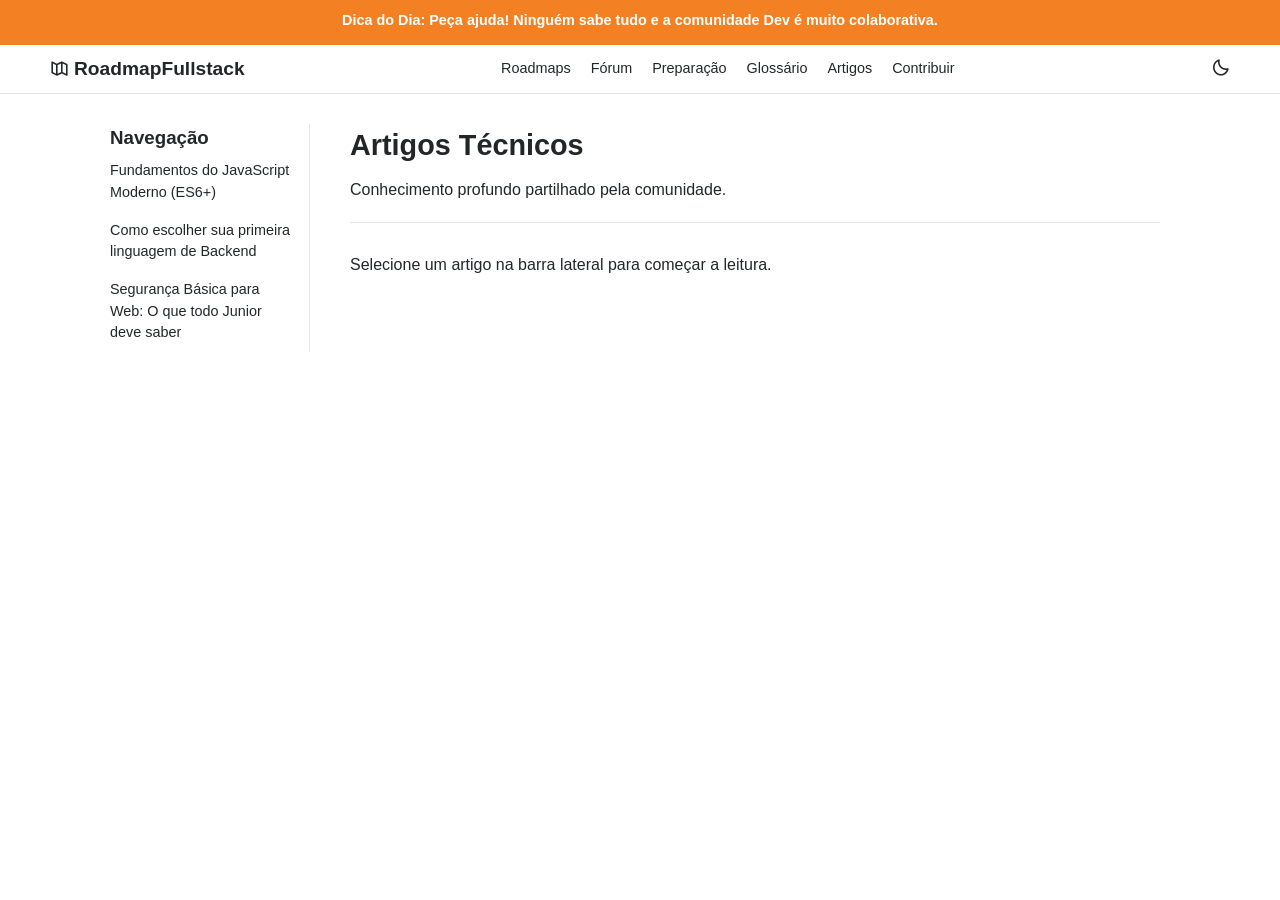
==== artigos.html @ f6a2b025 "Final polish with Articles, Resources, and Stack Overflow UI - Implemented a comprehensive 'Artigos'" ====
<!DOCTYPE html>
<html lang="pt-BR">
<head>
    <meta charset="UTF-8">
    <meta name="viewport" content="width=device-width, initial-scale=1.0">
    <title>Artigos - RoadmapFullstack</title>
    <link href="assets/style.css" rel="stylesheet"/>
    <link href="https://unpkg.com/boxicons@2.1.4/css/boxicons.min.css" rel="stylesheet">
</head>
<body>
    <nav>
        <div class="logo">
            <i class='bx bx-map-alt'></i> RoadmapFullstack
        </div>
        <div class="nav-links">
            <a href="index.html">Roadmaps</a>
            <a href="forum.html">Fórum</a>
            <a href="preparacao.html">Preparação</a>
            <a href="glossario.html">Glossário</a>
            <a href="artigos.html">Artigos</a>
            <a href="contribuir.html">Contribuir</a>
        </div>
        <button class="theme-toggle" onclick="toggleTheme()">
            <i class='bx bx-moon'></i>
        </button>
    </nav>

    <div class="container">
        <aside class="sidebar">
            <h3>Navegação</h3>
            <ul id="article-list">
                <!-- Articles load here -->
            </ul>
        </aside>

        <main class="content-area">
            <div id="article-content">
                <section class="hero-section">
                    <h1>Artigos Técnicos</h1>
                    <p>Conhecimento profundo partilhado pela comunidade.</p>
                </section>
                <div id="article-placeholder">
                    <p>Selecione um artigo na barra lateral para começar a leitura.</p>
                </div>
            </div>
        </main>
    </div>

    <script src="assets/functions.js"></script>
    <script src="assets/articles.js"></script>
    <script src="assets/tips.js"></script>
</body>
</html>
---- assets/style.css ----
:root {
    --primary-color: #f48024; /* Stack Overflow orange */
    --secondary-color: #232629;
    --bg-light: #ffffff;
    --bg-dark: #2d2d2d;
    --text-light: #232629;
    --text-dark: #f8f9f9;
    --border-color: #e3e6e8;
    --border-color-dark: #4a4e51;
    --link-color: #0074cc;
    --link-hover: #0a95ff;
    --code-bg: #f6f6f6;
    --code-bg-dark: #1e1e1e;
    --card-shadow: none;
}

[data-theme="dark"] {
    --bg-light: var(--bg-dark);
    --text-light: var(--text-dark);
    --border-color: var(--border-color-dark);
}

* {
    margin: 0;
    padding: 0;
    box-sizing: border-box;
    font-family: -apple-system, BlinkMacSystemFont, "Segoe UI", Roboto, Helvetica, Arial, sans-serif;
}

body {
    background-color: var(--bg-light);
    color: var(--text-light);
    line-height: 1.5;
}

nav {
    border-top: 3px solid var(--primary-color);
    border-bottom: 1px solid var(--border-color);
    padding: 10px 50px;
    display: flex;
    justify-content: space-between;
    align-items: center;
    position: sticky;
    top: 0;
    background: var(--bg-light);
    z-index: 1000;
}

.logo {
    font-weight: bold;
    font-size: 1.2rem;
    display: flex;
    align-items: center;
    gap: 5px;
}

.nav-links {
    display: flex;
    gap: 20px;
}

.nav-links a {
    text-decoration: none;
    color: var(--text-light);
    font-size: 0.9rem;
}

.nav-links a:hover {
    color: var(--primary-color);
}

.theme-toggle {
    background: none;
    border: none;
    cursor: pointer;
    font-size: 1.2rem;
    color: var(--text-light);
}

.container {
    max-width: 1100px;
    margin: 0 auto;
    display: grid;
    grid-template-columns: 200px 1fr;
    gap: 30px;
    padding: 30px 20px;
}

aside.sidebar {
    border-right: 1px solid var(--border-color);
    padding-right: 15px;
}

aside.sidebar ul {
    list-style: none;
}

aside.sidebar li {
    padding: 8px 0;
    font-size: 0.9rem;
    cursor: pointer;
}

aside.sidebar li.active {
    font-weight: bold;
    border-right: 3px solid var(--primary-color);
}

aside.sidebar li:hover {
    color: var(--primary-color);
}

main.content-area {
    padding: 0 10px;
}

.hero-section {
    margin-bottom: 30px;
    border-bottom: 1px solid var(--border-color);
    padding-bottom: 20px;
}

.hero-section h1 {
    font-size: 1.8rem;
    margin-bottom: 10px;
}

.roadmap-grid {
    display: grid;
    grid-template-columns: 1fr;
    gap: 20px;
}

.category-card {
    border: 1px solid var(--border-color);
    border-radius: 0;
    padding: 24px;
    margin-bottom: 0;
}

.category-card h3 {
    margin-bottom: 15px;
    font-size: 1.1rem;
    font-weight: 400;
    color: var(--link-color);
}

[data-theme="dark"] .category-card h3 {
    color: var(--primary-color);
}

.tech-items {
    display: flex;
    flex-wrap: wrap;
    gap: 10px;
}

.tech-tag {
    background: #e1ecf4;
    color: #39739d;
    padding: 5px 10px;
    border-radius: 3px;
    font-size: 0.8rem;
    cursor: pointer;
    display: flex;
    align-items: center;
    gap: 5px;
    text-decoration: none;
}

[data-theme="dark"] .tech-tag {
    background: #3d4952;
    color: #9cd1f7;
}

.tech-tag:hover {
    background: #d1e2ee;
}

.tech-tag input[type="checkbox"] {
    cursor: pointer;
}

.learning-count {
    font-size: 0.7rem;
    opacity: 0.7;
    margin-left: 5px;
}

.modal {
    display: none;
    position: fixed;
    z-index: 2000;
    left: 0;
    top: 0;
    width: 100%;
    height: 100%;
    background-color: rgba(0,0,0,0.5);
}

.modal-content {
    background-color: var(--bg-light);
    margin: 10% auto;
    padding: 30px;
    border: 1px solid var(--border-color);
    width: 60%;
    max-width: 600px;
    border-radius: 8px;
    position: relative;
}

.close-modal {
    position: absolute;
    right: 20px;
    top: 15px;
    font-size: 1.5rem;
    cursor: pointer;
}

.btn {
    padding: 8px 12px;
    border-radius: 3px;
    cursor: pointer;
    font-size: 0.9rem;
    border: 1px solid transparent;
    background: #0095ff;
    color: white;
    box-shadow: inset 0 1px 0 0 rgba(255, 255, 255, 0.4);
    text-decoration: none;
    display: inline-block;
}

.btn:hover {
    background: #0074cc;
}

.btn-outline {
    background: #e1ecf4;
    color: #39739d;
    border-color: #7aa7c7;
    box-shadow: none;
}

.btn-outline:hover {
    background: #b3d3ea;
    color: #2c5777;
}

.quiz-container {
    text-align: center;
}

.quiz-step {
    display: none;
}

.quiz-step.active {
    display: block;
}

/* Articles & Code Formatting */
pre {
    background: var(--code-bg);
    padding: 15px;
    border-radius: 5px;
    overflow-x: auto;
    margin: 15px 0;
    border: 1px solid var(--border-color);
}

[data-theme="dark"] pre {
    background: var(--code-bg-dark);
}

code {
    font-family: 'Consolas', 'Monaco', 'Andale Mono', 'Ubuntu Mono', monospace;
    font-size: 0.9rem;
}

.article-body h3 {
    margin-top: 25px;
    margin-bottom: 10px;
}

.article-body p {
    margin-bottom: 15px;
}

@media (max-width: 768px) {
    .container {
        grid-template-columns: 1fr;
    }
    aside.sidebar {
        display: none;
    }
}
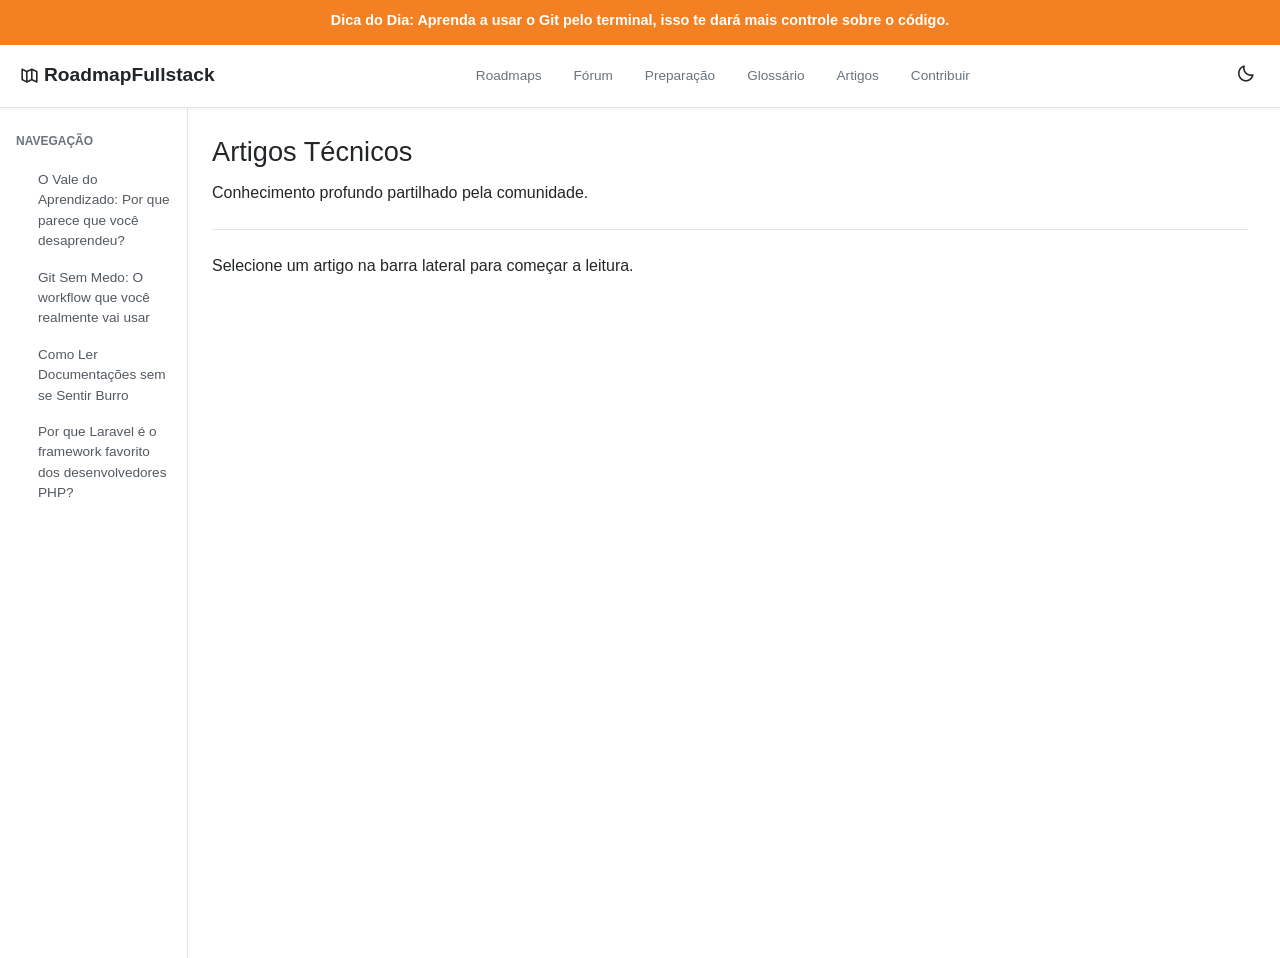
==== commit 895df154: "feat: major UI overhaul with Stack Overflow inspiration - Redesigned technology voting system with u" ====
--- a/artigos.html
+++ b/artigos.html
@@ -28,6 +28,11 @@
     <div class="container">
         <aside class="sidebar">
             <h3>Navegação</h3>
+            <div class="mobile-nav-select">
+                <select id="article-select" onchange="showArticle(this.value)">
+                    <option value="">Selecione um artigo...</option>
+                </select>
+            </div>
             <ul id="article-list">
                 <!-- Articles load here -->
             </ul>
--- a/assets/style.css
+++ b/assets/style.css
@@ -11,32 +11,40 @@
     --link-hover: #0a95ff;
     --code-bg: #f6f6f6;
     --code-bg-dark: #1e1e1e;
-    --card-shadow: none;
+    --tag-bg: #e1ecf4;
+    --tag-color: #39739d;
+    --tag-hover-bg: #d1e2ee;
+    --sidebar-width: 180px;
 }
 
 [data-theme="dark"] {
     --bg-light: var(--bg-dark);
     --text-light: var(--text-dark);
     --border-color: var(--border-color-dark);
+    --code-bg: var(--code-bg-dark);
+    --tag-bg: #3d4952;
+    --tag-color: #9cd1f7;
+    --tag-hover-bg: #4a5a66;
 }
 
 * {
     margin: 0;
     padding: 0;
     box-sizing: border-box;
-    font-family: -apple-system, BlinkMacSystemFont, "Segoe UI", Roboto, Helvetica, Arial, sans-serif;
+    font-family: -apple-system, BlinkMacSystemFont, "Segoe UI", Roboto, Helvetica, Arial, sans-serif, "Apple Color Emoji", "Segoe UI Emoji", "Segoe UI Symbol";
 }
 
 body {
     background-color: var(--bg-light);
     color: var(--text-light);
     line-height: 1.5;
+    min-height: 100vh;
 }
 
 nav {
     border-top: 3px solid var(--primary-color);
     border-bottom: 1px solid var(--border-color);
-    padding: 10px 50px;
+    padding: 10px 20px;
     display: flex;
     justify-content: space-between;
     align-items: center;
@@ -44,6 +52,7 @@
     top: 0;
     background: var(--bg-light);
     z-index: 1000;
+    box-shadow: 0 1px 2px rgba(0,0,0,0.05);
 }
 
 .logo {
@@ -52,21 +61,46 @@
     display: flex;
     align-items: center;
     gap: 5px;
+    color: var(--text-light);
+    text-decoration: none;
+    flex-shrink: 0;
 }
 
 .nav-links {
     display: flex;
-    gap: 20px;
+    gap: 8px;
+    overflow-x: auto;
+    white-space: nowrap;
+    padding: 5px 0;
+    -webkit-overflow-scrolling: touch;
+    scrollbar-width: none;
+}
+
+.nav-links::-webkit-scrollbar {
+    display: none;
 }
 
 .nav-links a {
     text-decoration: none;
-    color: var(--text-light);
-    font-size: 0.9rem;
+    color: #6a737c;
+    font-size: 0.85rem;
+    padding: 6px 12px;
+    border-radius: 1000px;
+    transition: all 0.2s;
+}
+
+[data-theme="dark"] .nav-links a {
+    color: #bcbbbb;
 }
 
 .nav-links a:hover {
-    color: var(--primary-color);
+    background-color: #e3e6e8;
+    color: #232629;
+}
+
+[data-theme="dark"] .nav-links a:hover {
+    background-color: #3d4952;
+    color: #ffffff;
 }
 
 .theme-toggle {
@@ -75,20 +109,50 @@
     cursor: pointer;
     font-size: 1.2rem;
     color: var(--text-light);
+    padding: 5px;
+    flex-shrink: 0;
 }
 
 .container {
-    max-width: 1100px;
+    max-width: 1264px;
     margin: 0 auto;
-    display: grid;
-    grid-template-columns: 200px 1fr;
-    gap: 30px;
-    padding: 30px 20px;
+    display: flex;
+    min-height: calc(100vh - 50px);
 }
 
 aside.sidebar {
+    width: var(--sidebar-width);
+    flex-shrink: 0;
     border-right: 1px solid var(--border-color);
-    padding-right: 15px;
+    padding-top: 24px;
+    position: sticky;
+    top: 50px;
+    height: calc(100vh - 50px);
+    background: var(--bg-light);
+}
+
+aside.sidebar h3 {
+    font-size: 0.75rem;
+    text-transform: uppercase;
+    color: #6a737c;
+    margin-left: 8px;
+    margin-bottom: 12px;
+    font-weight: bold;
+}
+
+.mobile-nav-select {
+    display: none;
+    padding: 10px;
+}
+
+.mobile-nav-select select {
+    width: 100%;
+    padding: 10px;
+    border: 1px solid var(--border-color);
+    border-radius: 5px;
+    background: var(--bg-light);
+    color: var(--text-light);
+    font-size: 0.9rem;
 }
 
 aside.sidebar ul {
@@ -96,97 +160,460 @@
 }
 
 aside.sidebar li {
-    padding: 8px 0;
-    font-size: 0.9rem;
+    padding: 8px 12px 8px 30px;
+    font-size: 0.85rem;
     cursor: pointer;
+    color: #525960;
+    position: relative;
+}
+
+[data-theme="dark"] aside.sidebar li {
+    color: #bcbbbb;
 }
 
 aside.sidebar li.active {
     font-weight: bold;
+    color: #0c0d0e;
+    background: #f1f2f3;
     border-right: 3px solid var(--primary-color);
 }
 
+[data-theme="dark"] aside.sidebar li.active {
+    color: #ffffff;
+    background: #3d4952;
+}
+
 aside.sidebar li:hover {
-    color: var(--primary-color);
+    color: #0c0d0e;
+}
+
+[data-theme="dark"] aside.sidebar li:hover {
+    color: #ffffff;
 }
 
 main.content-area {
-    padding: 0 10px;
+    flex-grow: 1;
+    padding: 24px;
+    max-width: calc(100% - var(--sidebar-width));
+    overflow-x: hidden;
 }
 
 .hero-section {
-    margin-bottom: 30px;
+    margin-bottom: 24px;
     border-bottom: 1px solid var(--border-color);
-    padding-bottom: 20px;
+    padding-bottom: 24px;
 }
 
 .hero-section h1 {
-    font-size: 1.8rem;
-    margin-bottom: 10px;
+    font-size: 1.7rem;
+    margin-bottom: 8px;
+    font-weight: 400;
 }
 
 .roadmap-grid {
     display: grid;
-    grid-template-columns: 1fr;
-    gap: 20px;
+    grid-template-columns: repeat(auto-fill, minmax(280px, 1fr));
+    gap: 15px;
+    margin-top: 20px;
 }
 
 .category-card {
     border: 1px solid var(--border-color);
-    border-radius: 0;
+    border-radius: 3px;
     padding: 24px;
-    margin-bottom: 0;
+    background: var(--bg-light);
+    margin-bottom: 20px;
+    height: 100%;
+    transition: box-shadow 0.2s;
+}
+
+.category-card:hover {
+    box-shadow: 0 1px 3px rgba(0,0,0,0.12), 0 1px 2px rgba(0,0,0,0.24);
 }
 
 .category-card h3 {
-    margin-bottom: 15px;
+    margin-bottom: 12px;
     font-size: 1.1rem;
     font-weight: 400;
     color: var(--link-color);
 }
 
 [data-theme="dark"] .category-card h3 {
+    color: #379fef;
+}
+
+.tech-tag {
+    background: var(--tag-bg);
+    color: var(--tag-color);
+    padding: 5px 6px;
+    border-radius: 3px;
+    font-size: 12px;
+    cursor: pointer;
+    text-decoration: none;
+    transition: background 0.2s;
+    display: inline-block;
+    margin: 2px;
+    line-height: 1;
+    white-space: nowrap;
+}
+
+.tech-tag:hover {
+    background: var(--tag-hover-bg);
+    color: #2c5777;
+}
+
+/* Articles & Code Formatting */
+pre {
+    background: var(--code-bg);
+    padding: 16px;
+    border-radius: 5px;
+    overflow-x: auto;
+    margin: 16px 0;
+    border: 1px solid var(--border-color);
+    max-width: 100%;
+}
+
+code {
+    font-family: 'Consolas', 'Monaco', 'Andale Mono', 'Ubuntu Mono', monospace;
+    font-size: 0.85rem;
+    background: #e3e6e8;
+    padding: 2px 4px;
+    border-radius: 3px;
+    color: #232629;
+    word-break: break-word;
+}
+
+[data-theme="dark"] code {
+    background: #3d4952;
+    color: #e3e6e8;
+}
+
+pre code {
+    padding: 0;
+    background: transparent;
+    color: inherit;
+    word-break: normal;
+    white-space: pre;
+}
+
+.article-body {
+    max-width: 100%;
+}
+
+.article-body h1 {
+    font-size: 2rem;
+    margin-bottom: 12px;
+}
+
+.article-body h2 {
+    margin-top: 32px;
+    margin-bottom: 12px;
+    font-weight: 400;
+    border-bottom: 1px solid var(--border-color);
+    padding-bottom: 8px;
+}
+
+.article-body h3 {
+    margin-top: 24px;
+    margin-bottom: 12px;
+    font-weight: 400;
+}
+
+.article-body p {
+    margin-bottom: 16px;
+}
+
+.article-body ul, .article-body ol {
+    margin-bottom: 16px;
+    padding-left: 24px;
+}
+
+.article-body li {
+    margin-bottom: 8px;
+}
+
+.article-body a {
+    color: var(--link-color);
+    text-decoration: none;
+}
+
+.article-body a:hover {
+    color: var(--link-hover);
+}
+
+/* Forum Specific */
+.forum-container {
+    max-width: 900px;
+    margin: 0 auto;
+    padding: 20px;
+}
+
+.question-card {
+    border: 1px solid var(--border-color);
+    border-radius: 5px;
+    padding: 20px;
+    margin-bottom: 20px;
+    background: var(--bg-light);
+}
+
+.question-header {
+    display: flex;
+    justify-content: space-between;
+    color: #6a737c;
+    font-size: 0.8rem;
+    margin-bottom: 10px;
+}
+
+.question-title {
+    font-size: 1.2rem;
+    color: var(--link-color);
+    text-decoration: none;
+    font-weight: bold;
+    margin-bottom: 10px;
+    display: block;
+}
+
+.answer-box {
+    margin-left: 20px;
+    border-left: 2px solid var(--border-color);
+    padding-left: 15px;
+    margin-top: 15px;
+}
+
+.answer {
+    font-size: 0.9rem;
+    margin-bottom: 10px;
+    padding-bottom: 5px;
+    border-bottom: 1px solid var(--border-color);
+}
+
+.new-post-form {
+    background: #fdf7e2;
+    border: 1px solid #e6dbaf;
+    padding: 20px;
+    border-radius: 5px;
+    margin-bottom: 30px;
+}
+
+[data-theme="dark"] .new-post-form {
+    background: #3e3b2e;
+    border-color: #5c553d;
+}
+
+.form-group {
+    margin-bottom: 15px;
+}
+
+.form-group label {
+    display: block;
+    margin-bottom: 5px;
+    font-weight: bold;
+}
+
+.form-group input, .form-group textarea, .form-group select {
+    width: 100%;
+    padding: 10px;
+    border: 1px solid var(--border-color);
+    border-radius: 3px;
+    background: var(--bg-light);
+    color: var(--text-light);
+}
+
+/* Preparação Specific */
+.prep-container {
+    max-width: 1100px;
+    margin: 0 auto;
+    padding: 30px 20px;
+}
+
+.career-stage {
+    margin-bottom: 50px;
+}
+
+.stage-title {
+    font-size: 1.5rem;
+    margin-bottom: 20px;
+    padding-bottom: 10px;
+    border-bottom: 2px solid var(--border-color);
+    font-weight: 400;
+}
+
+.stage-title.junior { border-color: #4CAF50; }
+.stage-title.middle { border-color: #2196F3; }
+.stage-title.senior { border-color: #f48024; }
+.stage-title.tips { border-color: #9c27b0; }
+
+.prep-grid {
+    display: grid;
+    grid-template-columns: repeat(auto-fill, minmax(350px, 1fr));
+    gap: 20px;
+    margin-top: 20px;
+}
+
+.prep-card {
+    border: 1px solid var(--border-color);
+    border-radius: 4px;
+    padding: 24px;
+    background: var(--bg-light);
+    box-shadow: 0 1px 3px rgba(0,0,0,0.05);
+    transition: transform 0.2s;
+}
+
+.prep-card:hover {
+    transform: translateY(-2px);
+    box-shadow: 0 4px 8px rgba(0,0,0,0.1);
+}
+
+.prep-card i {
+    font-size: 2.5rem;
     color: var(--primary-color);
-}
-
-.tech-items {
+    margin-bottom: 15px;
+}
+
+.prep-card ul {
+    list-style: none;
+    padding-left: 0;
+}
+
+.prep-card li {
+    margin-bottom: 10px;
     display: flex;
-    flex-wrap: wrap;
+    align-items: flex-start;
     gap: 10px;
-}
-
-.tech-tag {
+    font-size: 0.9rem;
+}
+
+.prep-card li i {
+    font-size: 1rem;
+    margin-bottom: 0;
+    margin-top: 3px;
+}
+
+/* Buttons */
+.btn {
+    padding: 10px 14px;
+    border-radius: 3px;
+    cursor: pointer;
+    font-size: 0.85rem;
+    border: 1px solid transparent;
+    background: #0095ff;
+    color: white;
+    box-shadow: inset 0 1px 0 0 rgba(255, 255, 255, 0.4);
+    text-decoration: none;
+    display: inline-block;
+    text-align: center;
+}
+
+.btn:hover {
+    background: #0074cc;
+}
+
+.btn-outline {
     background: #e1ecf4;
     color: #39739d;
-    padding: 5px 10px;
-    border-radius: 3px;
-    font-size: 0.8rem;
-    cursor: pointer;
-    display: flex;
-    align-items: center;
-    gap: 5px;
-    text-decoration: none;
-}
-
-[data-theme="dark"] .tech-tag {
-    background: #3d4952;
+    border-color: #7aa7c7;
+    box-shadow: none;
+}
+
+.btn-outline:hover {
+    background: #b3d3ea;
+    color: #2c5777;
+}
+
+[data-theme="dark"] .btn-outline {
+    background: transparent;
     color: #9cd1f7;
-}
-
-.tech-tag:hover {
-    background: #d1e2ee;
-}
-
-.tech-tag input[type="checkbox"] {
-    cursor: pointer;
-}
-
-.learning-count {
-    font-size: 0.7rem;
-    opacity: 0.7;
-    margin-left: 5px;
-}
-
+    border-color: #9cd1f7;
+}
+
+/* Responsiveness */
+@media (max-width: 980px) {
+    .container {
+        flex-direction: column;
+    }
+    aside.sidebar {
+        width: 100%;
+        height: auto;
+        position: sticky;
+        top: 50px;
+        border-right: none;
+        border-bottom: 1px solid var(--border-color);
+        padding: 5px 0;
+        z-index: 999;
+    }
+    aside.sidebar h3 {
+        display: none;
+    }
+    .mobile-nav-select {
+        display: block;
+    }
+    aside.sidebar ul {
+        display: none;
+    }
+    main.content-area {
+        max-width: 100%;
+        padding: 15px;
+    }
+    .hero-section h1 {
+        font-size: 1.5rem;
+    }
+}
+
+@media (max-width: 640px) {
+    nav {
+        padding: 10px;
+        flex-wrap: wrap;
+        justify-content: space-between;
+    }
+    .logo {
+        font-size: 1rem;
+    }
+    .nav-links {
+        order: 3;
+        width: 100%;
+        justify-content: flex-start;
+        border-top: 1px solid var(--border-color);
+        margin-top: 10px;
+        padding-top: 10px;
+    }
+    .nav-links a {
+        font-size: 0.8rem;
+        padding: 4px 10px;
+    }
+    .hero-section {
+        padding-bottom: 15px;
+    }
+    .hero-section h1 {
+        font-size: 1.3rem;
+    }
+    .hero-section p {
+        font-size: 0.9rem;
+    }
+    .btn {
+        font-size: 0.8rem;
+        padding: 8px 12px;
+    }
+    .roadmap-grid, .prep-grid {
+        grid-template-columns: 1fr;
+    }
+    .category-card {
+        padding: 15px;
+    }
+    .answer-box {
+        margin-left: 10px;
+    }
+}
+
+@media (max-width: 480px) {
+    .logo span {
+        display: none;
+    }
+    .prep-card {
+        padding: 15px;
+    }
+}
+
+/* Modals */
 .modal {
     display: none;
     position: fixed;
@@ -196,101 +623,64 @@
     width: 100%;
     height: 100%;
     background-color: rgba(0,0,0,0.5);
+    backdrop-filter: blur(2px);
 }
 
 .modal-content {
     background-color: var(--bg-light);
-    margin: 10% auto;
+    margin: 5% auto;
     padding: 30px;
     border: 1px solid var(--border-color);
-    width: 60%;
-    max-width: 600px;
-    border-radius: 8px;
+    width: 90%;
+    max-width: 700px;
+    border-radius: 4px;
     position: relative;
+    box-shadow: 0 12px 24px rgba(0,0,0,0.2);
 }
 
 .close-modal {
     position: absolute;
     right: 20px;
     top: 15px;
-    font-size: 1.5rem;
+    font-size: 28px;
+    font-weight: bold;
     cursor: pointer;
-}
-
-.btn {
-    padding: 8px 12px;
-    border-radius: 3px;
-    cursor: pointer;
-    font-size: 0.9rem;
-    border: 1px solid transparent;
-    background: #0095ff;
-    color: white;
-    box-shadow: inset 0 1px 0 0 rgba(255, 255, 255, 0.4);
-    text-decoration: none;
-    display: inline-block;
-}
-
-.btn:hover {
-    background: #0074cc;
-}
-
-.btn-outline {
-    background: #e1ecf4;
-    color: #39739d;
-    border-color: #7aa7c7;
-    box-shadow: none;
-}
-
-.btn-outline:hover {
-    background: #b3d3ea;
-    color: #2c5777;
-}
-
+    color: #6a737c;
+}
+
+.close-modal:hover {
+    color: var(--primary-color);
+}
+
+/* Quiz Modal Styling */
 .quiz-container {
     text-align: center;
+    max-width: 500px !important;
 }
 
 .quiz-step {
     display: none;
+    animation: fadeIn 0.3s ease-in-out;
 }
 
 .quiz-step.active {
     display: block;
 }
 
-/* Articles & Code Formatting */
-pre {
-    background: var(--code-bg);
+@keyframes fadeIn {
+    from { opacity: 0; transform: translateY(10px); }
+    to { opacity: 1; transform: translateY(0); }
+}
+
+.quiz-step p {
+    font-size: 1.1rem;
+    margin-bottom: 20px;
+}
+
+.quiz-step .btn {
+    display: block;
+    width: 100%;
+    margin-bottom: 10px;
+    text-align: left;
     padding: 15px;
-    border-radius: 5px;
-    overflow-x: auto;
-    margin: 15px 0;
-    border: 1px solid var(--border-color);
-}
-
-[data-theme="dark"] pre {
-    background: var(--code-bg-dark);
-}
-
-code {
-    font-family: 'Consolas', 'Monaco', 'Andale Mono', 'Ubuntu Mono', monospace;
-    font-size: 0.9rem;
-}
-
-.article-body h3 {
-    margin-top: 25px;
-    margin-bottom: 10px;
-}
-
-.article-body p {
-    margin-bottom: 15px;
-}
-
-@media (max-width: 768px) {
-    .container {
-        grid-template-columns: 1fr;
-    }
-    aside.sidebar {
-        display: none;
-    }
-}
+}
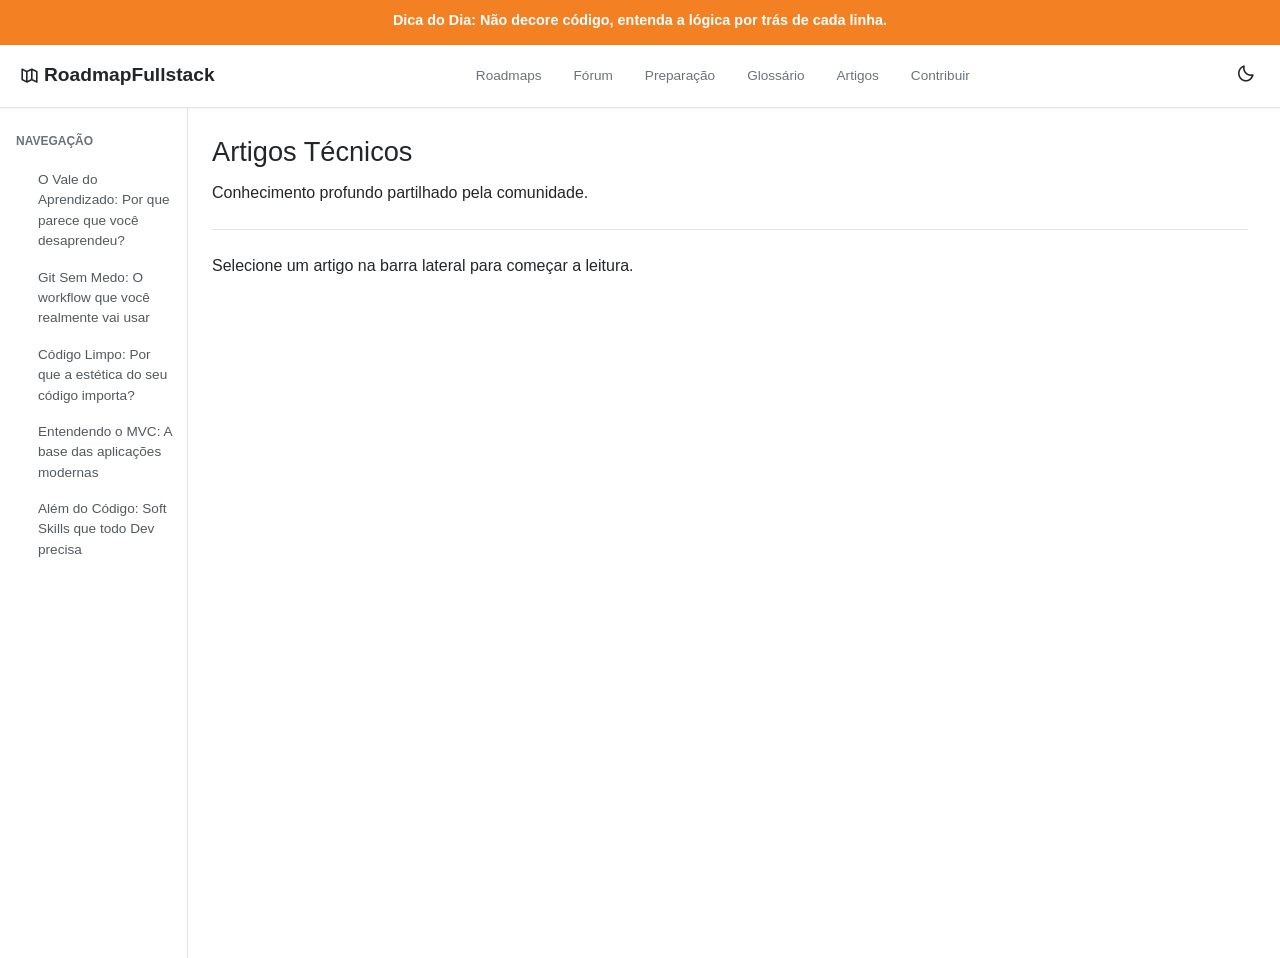
==== commit fe6d4f11: "feat: implement custom dropdowns and enrich content - Replaced native <select> elements with custom-" ====
--- a/artigos.html
+++ b/artigos.html
@@ -29,9 +29,15 @@
         <aside class="sidebar">
             <h3>Navegação</h3>
             <div class="mobile-nav-select">
-                <select id="article-select" onchange="showArticle(this.value)">
-                    <option value="">Selecione um artigo...</option>
-                </select>
+                <div class="custom-select-wrapper">
+                    <select id="article-select" onchange="showArticle(this.value)" style="display: none;">
+                        <option value="">Selecione um artigo...</option>
+                    </select>
+                    <div class="custom-select">
+                        <div class="custom-select-trigger">Selecione um artigo...</div>
+                        <div class="custom-options"></div>
+                    </div>
+                </div>
             </div>
             <ul id="article-list">
                 <!-- Articles load here -->
--- a/assets/style.css
+++ b/assets/style.css
@@ -613,6 +613,93 @@
     }
 }
 
+/* Custom Select Dropdown */
+.custom-select-wrapper {
+    position: relative;
+    user-select: none;
+    width: 100%;
+}
+
+.custom-select {
+    position: relative;
+    display: flex;
+    flex-direction: column;
+    border: 1px solid var(--border-color);
+    border-radius: 5px;
+    background: var(--bg-light);
+}
+
+.custom-select-trigger {
+    position: relative;
+    display: flex;
+    align-items: center;
+    justify-content: space-between;
+    padding: 0 15px;
+    font-size: 0.9rem;
+    color: var(--text-light);
+    height: 40px;
+    line-height: 40px;
+    cursor: pointer;
+}
+
+.custom-select-trigger:after {
+    content: '\eb31'; /* boxicon bx-chevron-down */
+    font-family: 'boxicons';
+    font-size: 1.2rem;
+    transition: transform 0.3s;
+}
+
+.custom-select.open .custom-select-trigger:after {
+    transform: rotate(180deg);
+}
+
+.custom-options {
+    position: absolute;
+    display: block;
+    top: 100%;
+    left: 0;
+    right: 0;
+    border: 1px solid var(--border-color);
+    border-top: 0;
+    background: var(--bg-light);
+    transition: all 0.3s;
+    opacity: 0;
+    visibility: hidden;
+    pointer-events: none;
+    z-index: 200;
+    border-radius: 0 0 5px 5px;
+    box-shadow: 0 4px 8px rgba(0,0,0,0.1);
+    max-height: 250px;
+    overflow-y: auto;
+}
+
+.custom-select.open .custom-options {
+    opacity: 1;
+    visibility: visible;
+    pointer-events: all;
+}
+
+.custom-option {
+    position: relative;
+    display: block;
+    padding: 0 15px;
+    font-size: 0.9rem;
+    color: var(--text-light);
+    line-height: 40px;
+    cursor: pointer;
+    transition: all 0.2s;
+}
+
+.custom-option:hover {
+    background: var(--tag-bg);
+    color: var(--tag-color);
+}
+
+.custom-option.selected {
+    background: var(--primary-color);
+    color: white;
+}
+
 /* Modals */
 .modal {
     display: none;
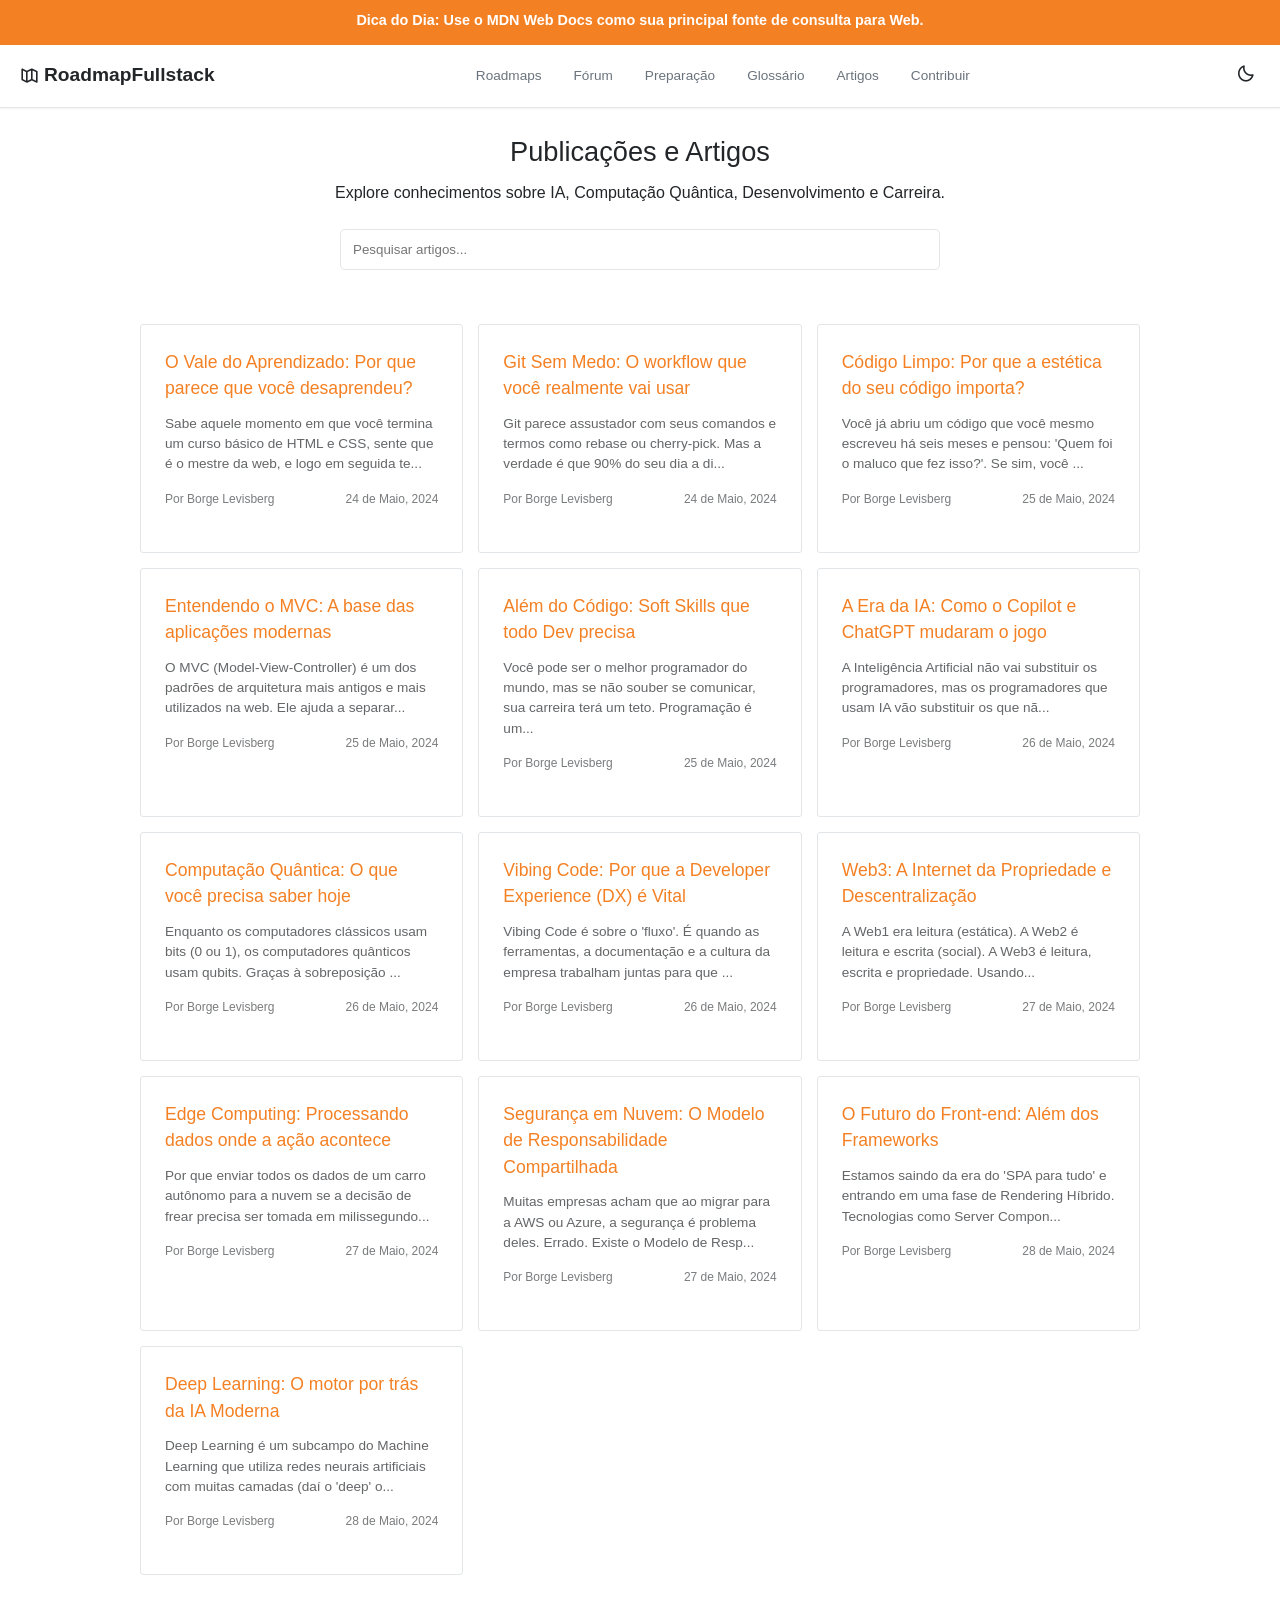
==== commit 77d808c6: "feat: revamp articles, career page, and implement custom dropdowns - Implemented custom-styled dropd" ====
--- a/artigos.html
+++ b/artigos.html
@@ -25,36 +25,34 @@
         </button>
     </nav>
 
-    <div class="container">
-        <aside class="sidebar">
-            <h3>Navegação</h3>
-            <div class="mobile-nav-select">
-                <div class="custom-select-wrapper">
-                    <select id="article-select" onchange="showArticle(this.value)" style="display: none;">
-                        <option value="">Selecione um artigo...</option>
-                    </select>
-                    <div class="custom-select">
-                        <div class="custom-select-trigger">Selecione um artigo...</div>
-                        <div class="custom-options"></div>
-                    </div>
-                </div>
+    <div class="container" style="display: block; max-width: 1000px;">
+        <header style="text-align: center; margin-bottom: 30px; padding: 24px 0;">
+            <section class="hero-section" style="border: none; padding: 0;">
+                <h1>Publicações e Artigos</h1>
+                <p>Explore conhecimentos sobre IA, Computação Quântica, Desenvolvimento e Carreira.</p>
+            </section>
+            <div style="margin-top: 20px; max-width: 600px; margin-left: auto; margin-right: auto;">
+                <input type="text" id="article-search" placeholder="Pesquisar artigos..." style="width: 100%; padding: 12px; border: 1px solid var(--border-color); border-radius: 5px; background: var(--bg-light); color: var(--text-light);">
             </div>
-            <ul id="article-list">
-                <!-- Articles load here -->
-            </ul>
-        </aside>
+        </header>
 
-        <main class="content-area">
+        <div id="article-display-area">
+            <div id="article-grid" class="roadmap-grid">
+                <!-- Article cards load here -->
+            </div>
+            <div id="pagination-controls" style="margin-top: 30px; display: flex; justify-content: center; gap: 10px; padding-bottom: 40px;">
+                <!-- Pagination buttons load here -->
+            </div>
+        </div>
+
+        <div id="article-view" style="display: none; padding: 0 20px;">
+            <button class="btn btn-outline" onclick="backToList()" style="margin-bottom: 20px; display: flex; align-items: center; gap: 5px;">
+                <i class='bx bx-left-arrow-alt'></i> Voltar para a lista
+            </button>
             <div id="article-content">
-                <section class="hero-section">
-                    <h1>Artigos Técnicos</h1>
-                    <p>Conhecimento profundo partilhado pela comunidade.</p>
-                </section>
-                <div id="article-placeholder">
-                    <p>Selecione um artigo na barra lateral para começar a leitura.</p>
-                </div>
+                <!-- Full article content loads here -->
             </div>
-        </main>
+        </div>
     </div>
 
     <script src="assets/functions.js"></script>
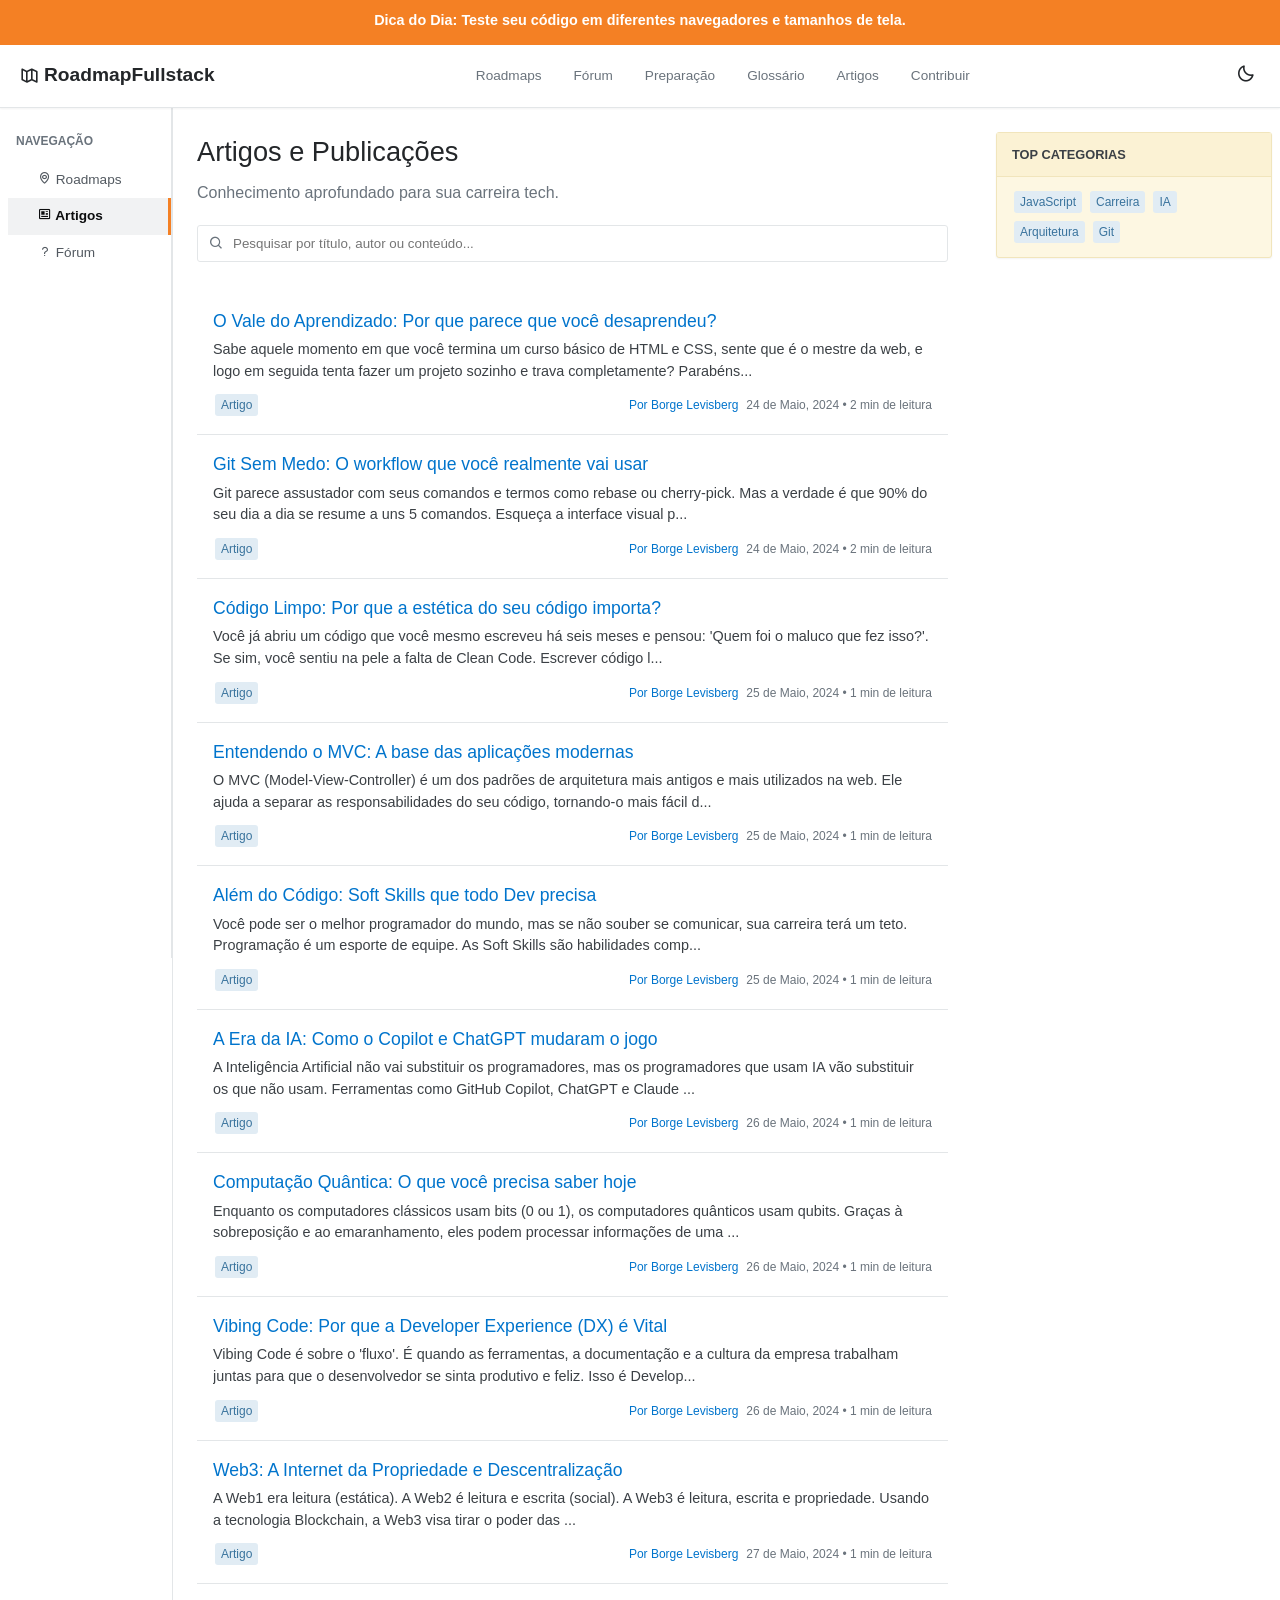
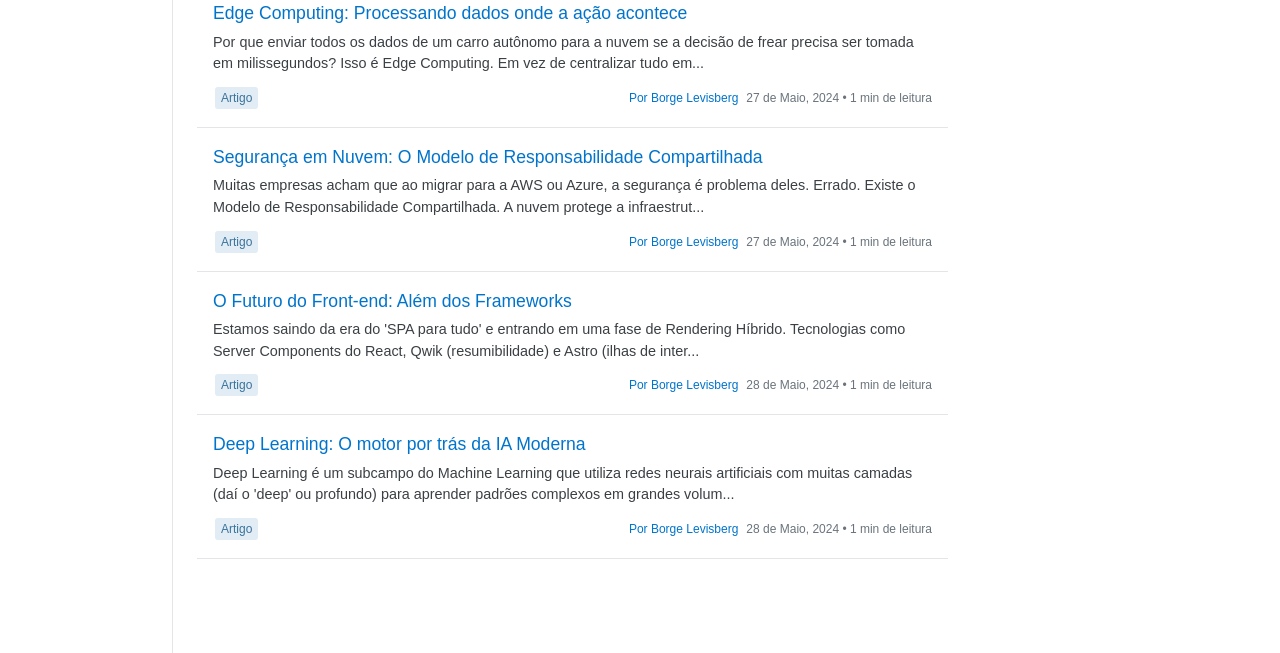
==== commit 30a66224: "Revamp Articles and Forum UI with Stack Overflow Design System - Implemented 3-column layout (sideba" ====
--- a/artigos.html
+++ b/artigos.html
@@ -25,34 +25,69 @@
         </button>
     </nav>
 
-    <div class="container" style="display: block; max-width: 1000px;">
-        <header style="text-align: center; margin-bottom: 30px; padding: 24px 0;">
-            <section class="hero-section" style="border: none; padding: 0;">
-                <h1>Publicações e Artigos</h1>
-                <p>Explore conhecimentos sobre IA, Computação Quântica, Desenvolvimento e Carreira.</p>
-            </section>
-            <div style="margin-top: 20px; max-width: 600px; margin-left: auto; margin-right: auto;">
-                <input type="text" id="article-search" placeholder="Pesquisar artigos..." style="width: 100%; padding: 12px; border: 1px solid var(--border-color); border-radius: 5px; background: var(--bg-light); color: var(--text-light);">
+    <div class="container">
+        <aside class="sidebar">
+            <h3>Navegação</h3>
+            <ul>
+                <li><a href="index.html" style="text-decoration: none; color: inherit;"><i class='bx bx-map'></i> Roadmaps</a></li>
+                <li class="active"><a href="artigos.html" style="text-decoration: none; color: inherit;"><i class='bx bx-news'></i> Artigos</a></li>
+                <li><a href="forum.html" style="text-decoration: none; color: inherit;"><i class='bx bx-question-mark'></i> Fórum</a></li>
+            </ul>
+        </aside>
+
+        <main class="content-area" style="border-left: 1px solid var(--border-color); max-width: 100%;">
+            <header class="hero-section" style="border: none; padding-bottom: 0;">
+                <h1>Artigos e Publicações</h1>
+                <p style="color: #6a737c;">Conhecimento aprofundado para sua carreira tech.</p>
+
+                <div style="margin-top: 20px; position: relative;">
+                    <i class='bx bx-search' style="position: absolute; left: 12px; top: 50%; transform: translateY(-50%); color: #6a737c;"></i>
+                    <input type="text" id="article-search" placeholder="Pesquisar por título, autor ou conteúdo..." style="width: 100%; padding: 10px 10px 10px 35px; border: 1px solid var(--border-color); border-radius: 3px;">
+                </div>
+            </header>
+
+            <div id="article-display-area">
+                <div id="article-list" style="margin-top: 30px;">
+                    <!-- Articles load here as a list -->
+                </div>
+                <div id="pagination-controls" style="margin-top: 30px; display: flex; justify-content: center; gap: 10px; padding-bottom: 40px;">
+                    <!-- Pagination buttons -->
+                </div>
             </div>
-        </header>
 
-        <div id="article-display-area">
-            <div id="article-grid" class="roadmap-grid">
-                <!-- Article cards load here -->
+            <div id="article-view" style="display: none;">
+                <button class="btn btn-outline" onclick="backToList()" style="margin-bottom: 20px; border: none; background: transparent; padding: 0; color: var(--link-color); display: flex; align-items: center; gap: 5px;">
+                    <i class='bx bx-left-arrow-alt'></i> Voltar para a lista
+                </button>
+                <div id="article-content">
+                    <!-- Full article content -->
+                </div>
             </div>
-            <div id="pagination-controls" style="margin-top: 30px; display: flex; justify-content: center; gap: 10px; padding-bottom: 40px;">
-                <!-- Pagination buttons load here -->
+        </main>
+
+        <aside class="right-sidebar">
+            <div class="s-widget">
+                <div class="s-widget-header">Top Categorias</div>
+                <div class="s-widget-content">
+                    <div id="article-categories" class="question-tags">
+                        <span class="tech-tag">JavaScript</span>
+                        <span class="tech-tag">Carreira</span>
+                        <span class="tech-tag">IA</span>
+                        <span class="tech-tag">Arquitetura</span>
+                        <span class="tech-tag">Git</span>
+                    </div>
+                </div>
             </div>
-        </div>
 
-        <div id="article-view" style="display: none; padding: 0 20px;">
-            <button class="btn btn-outline" onclick="backToList()" style="margin-bottom: 20px; display: flex; align-items: center; gap: 5px;">
-                <i class='bx bx-left-arrow-alt'></i> Voltar para a lista
-            </button>
-            <div id="article-content">
-                <!-- Full article content loads here -->
+            <div id="related-questions-widget" class="s-widget" style="display: none;">
+                <div class="s-widget-header">Perguntas Relacionadas</div>
+                <div class="s-widget-content">
+                    <ul id="related-questions-list" style="font-size: 0.85rem;">
+                        <!-- Related questions from forum -->
+                    </ul>
+                </div>
             </div>
-        </div>
+        </aside>
     </div>
 
     <script src="assets/functions.js"></script>
--- a/assets/style.css
+++ b/assets/style.css
@@ -14,7 +14,8 @@
     --tag-bg: #e1ecf4;
     --tag-color: #39739d;
     --tag-hover-bg: #d1e2ee;
-    --sidebar-width: 180px;
+    --sidebar-width: 164px;
+    --right-sidebar-width: 300px;
 }
 
 [data-theme="dark"] {
@@ -117,7 +118,9 @@
     max-width: 1264px;
     margin: 0 auto;
     display: flex;
+    justify-content: space-between;
     min-height: calc(100vh - 50px);
+    width: 100%;
 }
 
 aside.sidebar {
@@ -129,6 +132,13 @@
     top: 50px;
     height: calc(100vh - 50px);
     background: var(--bg-light);
+}
+
+.right-sidebar {
+    width: var(--right-sidebar-width);
+    flex-shrink: 0;
+    padding: 24px 0 0 24px;
+    display: block;
 }
 
 aside.sidebar h3 {
@@ -343,48 +353,142 @@
 
 /* Forum Specific */
 .forum-container {
-    max-width: 900px;
-    margin: 0 auto;
-    padding: 20px;
-}
-
-.question-card {
-    border: 1px solid var(--border-color);
-    border-radius: 5px;
-    padding: 20px;
-    margin-bottom: 20px;
-    background: var(--bg-light);
-}
-
-.question-header {
-    display: flex;
-    justify-content: space-between;
+    flex-grow: 1;
+    padding: 24px;
+    border-left: 1px solid var(--border-color);
+}
+
+.question-summary {
+    display: flex;
+    padding: 16px;
+    border-bottom: 1px solid var(--border-color);
+    gap: 16px;
+}
+
+.question-stats {
+    display: flex;
+    flex-direction: column;
+    align-items: flex-end;
+    gap: 8px;
+    min-width: 100px;
     color: #6a737c;
-    font-size: 0.8rem;
-    margin-bottom: 10px;
-}
-
-.question-title {
-    font-size: 1.2rem;
+    font-size: 0.85rem;
+}
+
+.question-stats div {
+    padding: 4px 0;
+}
+
+.question-stats .stat-count {
+    font-weight: 500;
+    color: var(--text-light);
+}
+
+.question-stats .has-answers {
+    border: 1px solid #5eba7d;
+    color: #5eba7d;
+    border-radius: 3px;
+    padding: 4px 8px;
+}
+
+.question-stats .is-accepted {
+    background-color: #5eba7d;
+    color: white;
+    border: 1px solid #5eba7d;
+}
+
+.question-content-summary {
+    flex-grow: 1;
+}
+
+.question-summary-title {
+    font-size: 1.1rem;
     color: var(--link-color);
     text-decoration: none;
+    margin-bottom: 5px;
+    display: block;
+}
+
+.question-summary-title:hover {
+    color: var(--link-hover);
+}
+
+.question-summary-excerpt {
+    font-size: 0.9rem;
+    color: #3b4045;
+    margin-bottom: 10px;
+    display: -webkit-box;
+    -webkit-line-clamp: 2;
+    -webkit-box-orient: vertical;
+    overflow: hidden;
+}
+
+.question-summary-meta {
+    display: flex;
+    justify-content: space-between;
+    align-items: center;
+}
+
+.question-tags {
+    display: flex;
+    gap: 4px;
+    flex-wrap: wrap;
+}
+
+.user-card {
+    display: flex;
+    align-items: center;
+    gap: 8px;
+    font-size: 0.75rem;
+    color: #6a737c;
+}
+
+.user-card .username {
+    color: var(--link-color);
+}
+
+.user-card .reputation {
     font-weight: bold;
-    margin-bottom: 10px;
-    display: block;
-}
-
-.answer-box {
-    margin-left: 20px;
-    border-left: 2px solid var(--border-color);
-    padding-left: 15px;
-    margin-top: 15px;
-}
-
-.answer {
-    font-size: 0.9rem;
-    margin-bottom: 10px;
-    padding-bottom: 5px;
+    color: #3b4045;
+}
+
+/* Post view styling */
+.post-layout {
+    display: grid;
+    grid-template-columns: auto 1fr;
+    gap: 16px;
+}
+
+.voter {
+    display: flex;
+    flex-direction: column;
+    align-items: center;
+    color: #babfc4;
+}
+
+.voter i {
+    font-size: 2.5rem;
+    cursor: pointer;
+}
+
+.voter i:hover {
+    color: var(--primary-color);
+}
+
+.voter .vote-count {
+    font-size: 1.3rem;
+    color: #6a737c;
+    font-weight: 500;
+}
+
+.post-text {
+    font-size: 1rem;
+    line-height: 1.5;
+}
+
+.answer-item {
     border-bottom: 1px solid var(--border-color);
+    padding: 16px 0;
 }
 
 .new-post-form {
@@ -487,6 +591,47 @@
     font-size: 1rem;
     margin-bottom: 0;
     margin-top: 3px;
+}
+
+/* Sidebar widget */
+.s-widget {
+    border: 1px solid #f1e5bc;
+    background-color: #fdf7e2;
+    border-radius: 3px;
+    margin-bottom: 16px;
+    box-shadow: 0 1px 2px rgba(0,0,0,0.05);
+}
+
+.s-widget-header {
+    padding: 12px 15px;
+    background-color: #fbf2d4;
+    border-bottom: 1px solid #f1e5bc;
+    font-size: 0.8rem;
+    font-weight: bold;
+    color: #3b4045;
+    text-transform: uppercase;
+}
+
+.s-widget-content {
+    padding: 12px 15px;
+}
+
+.s-widget-content ul {
+    list-style: none;
+}
+
+.s-widget-content li {
+    margin-bottom: 10px;
+    font-size: 0.85rem;
+}
+
+.s-widget-content a {
+    text-decoration: none;
+    color: #3b4045;
+}
+
+.s-widget-content a:hover {
+    color: var(--text-light);
 }
 
 /* Buttons */
@@ -530,6 +675,9 @@
 @media (max-width: 980px) {
     .container {
         flex-direction: column;
+    }
+    .right-sidebar {
+        display: none;
     }
     aside.sidebar {
         width: 100%;
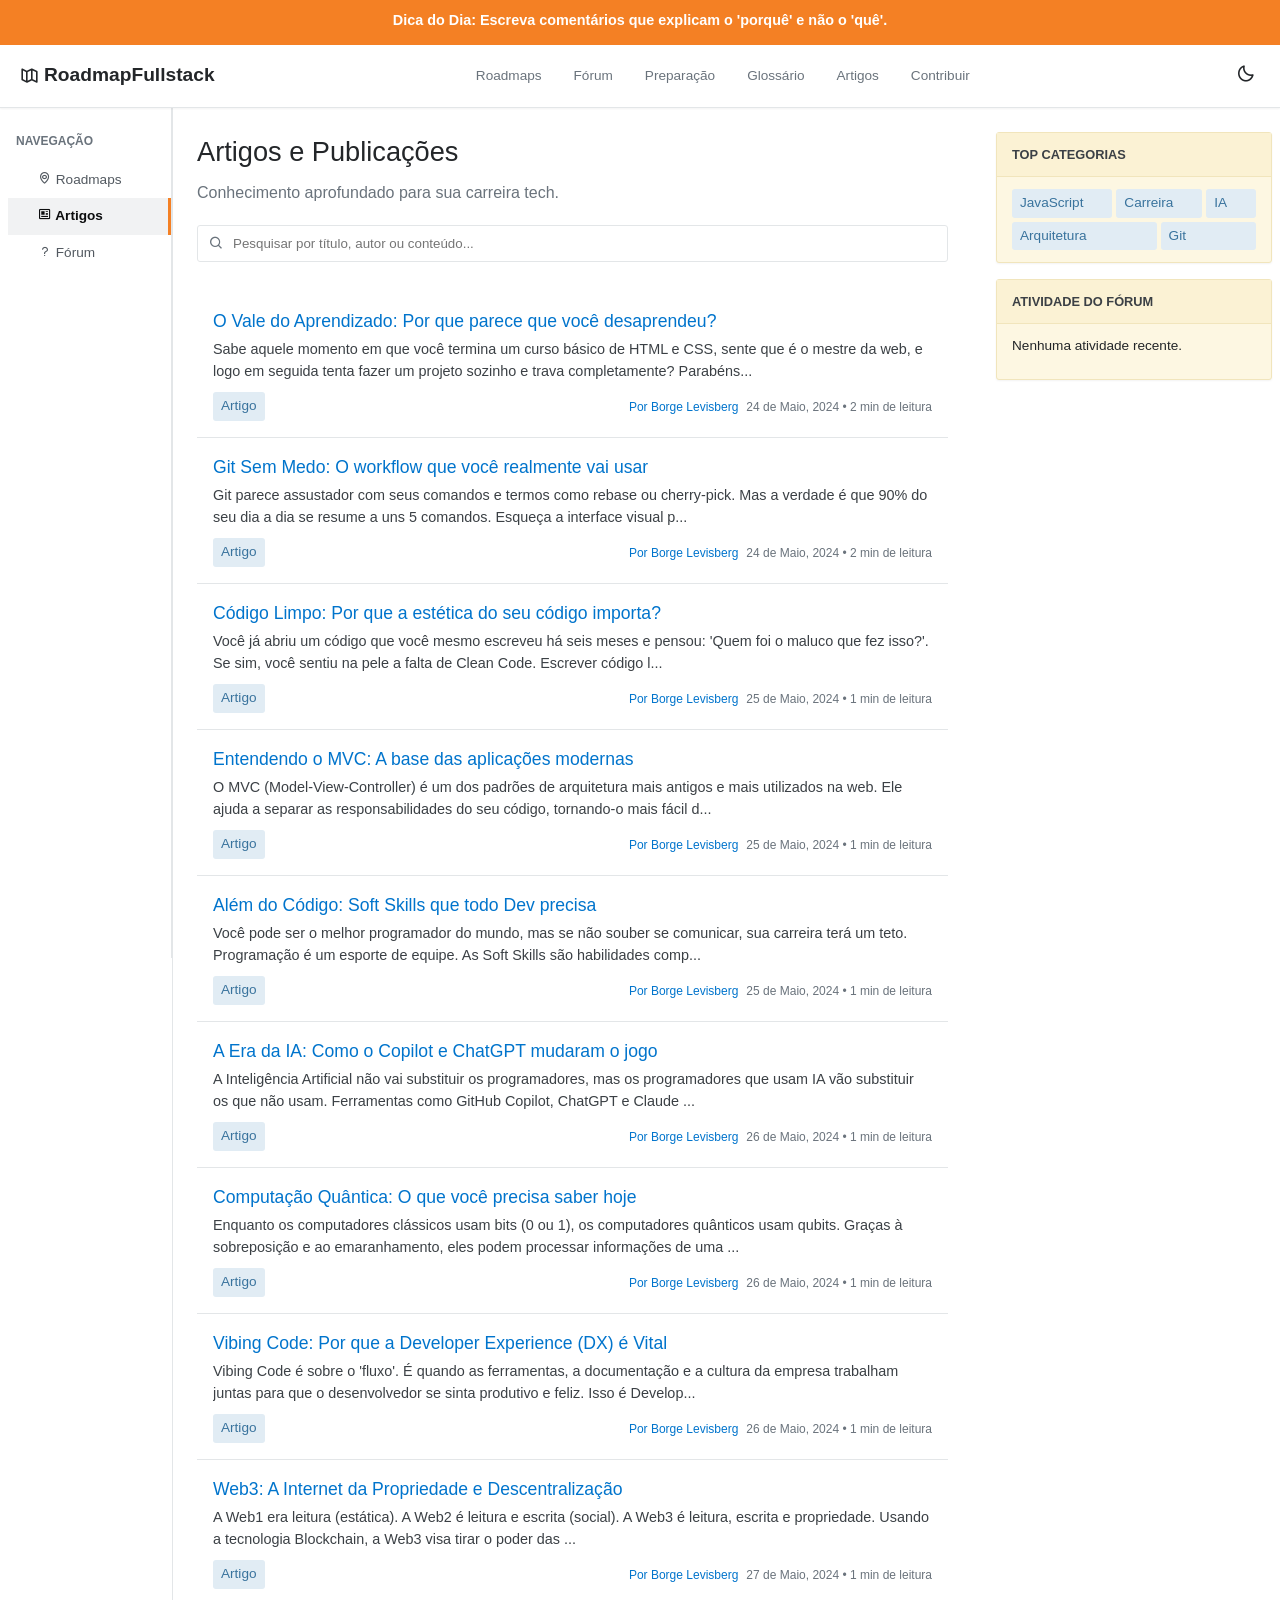
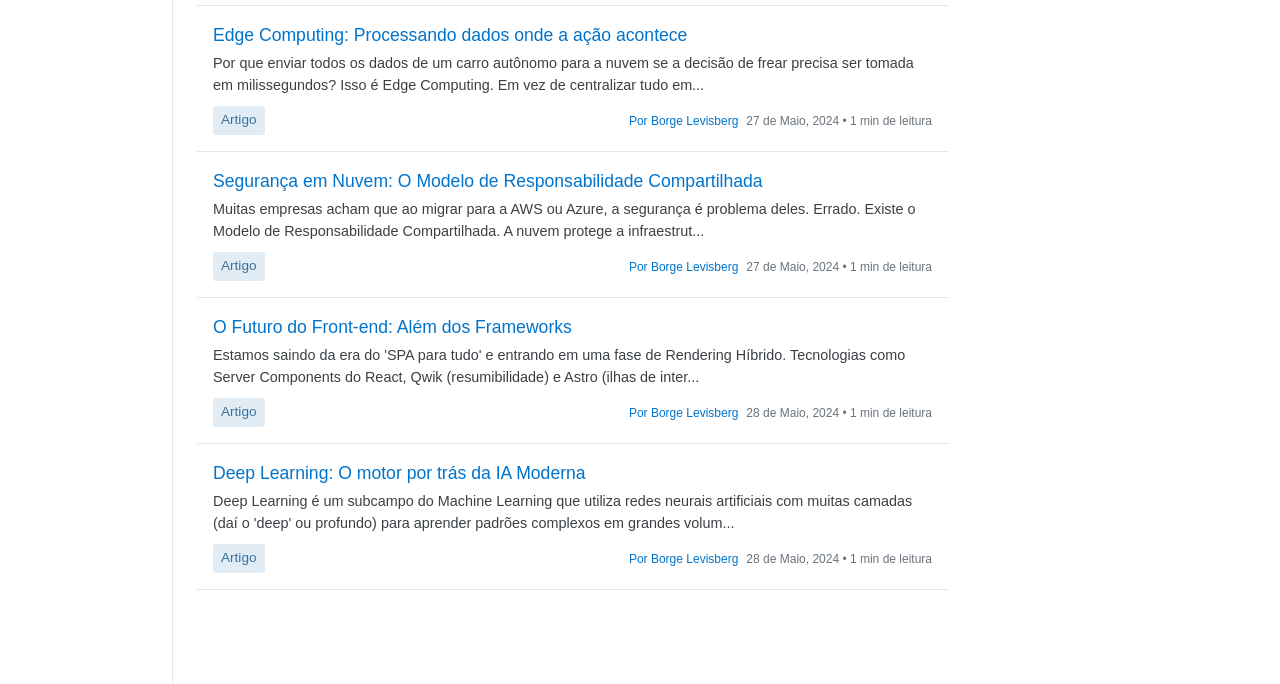
==== commit 5574d09a: "Melhoria na navegação do fórum, redesign da página de carreira e novas funcionalidades. - Correção d" ====
--- a/artigos.html
+++ b/artigos.html
@@ -87,6 +87,15 @@
                     </ul>
                 </div>
             </div>
+
+            <div class="s-widget">
+                <div class="s-widget-header">Atividade do Fórum</div>
+                <div class="s-widget-content">
+                    <ul id="latest-activity-list" style="list-style: none;">
+                        <!-- JS Loaded -->
+                    </ul>
+                </div>
+            </div>
         </aside>
     </div>
 
--- a/assets/style.css
+++ b/assets/style.css
@@ -223,53 +223,202 @@
 .roadmap-grid {
     display: grid;
     grid-template-columns: repeat(auto-fill, minmax(280px, 1fr));
-    gap: 15px;
-    margin-top: 20px;
+    gap: 20px;
+    margin-top: 15px;
 }
 
 .category-card {
     border: 1px solid var(--border-color);
-    border-radius: 3px;
-    padding: 24px;
+    border-radius: 5px;
+    padding: 20px;
     background: var(--bg-light);
-    margin-bottom: 20px;
+    display: flex;
+    flex-direction: column;
     height: 100%;
-    transition: box-shadow 0.2s;
+    transition: all 0.2s;
+    position: relative;
+    overflow: hidden;
 }
 
 .category-card:hover {
-    box-shadow: 0 1px 3px rgba(0,0,0,0.12), 0 1px 2px rgba(0,0,0,0.24);
+    border-color: var(--primary-color);
+    box-shadow: 0 4px 12px rgba(0,0,0,0.08);
 }
 
 .category-card h3 {
     margin-bottom: 12px;
-    font-size: 1.1rem;
-    font-weight: 400;
-    color: var(--link-color);
+    font-size: 1.05rem;
+    font-weight: 600;
+    color: var(--text-light);
 }
 
 [data-theme="dark"] .category-card h3 {
-    color: #379fef;
+    color: var(--text-dark);
+}
+
+.tech-tag-container {
+    display: flex;
+    align-items: center;
+    gap: 10px;
+    margin-bottom: 10px;
+    padding: 6px;
+    border-radius: 4px;
+    transition: background 0.2s;
+}
+
+.tech-tag-container:hover {
+    background: rgba(0,0,0,0.02);
+}
+
+[data-theme="dark"] .tech-tag-container:hover {
+    background: rgba(255,255,255,0.05);
+}
+
+.vote-controls {
+    display: flex;
+    flex-direction: column;
+    align-items: center;
+    min-width: 30px;
+}
+
+.vote-icon {
+    font-size: 1.2rem;
+    color: #6a737c;
+    transition: transform 0.1s;
+}
+
+.vote-icon:active {
+    transform: scale(1.2);
+}
+
+.learning-count {
+    font-size: 0.7rem;
+    font-weight: bold;
+    color: #6a737c;
+}
+
+.tech-tag-container input[type="checkbox"] {
+    width: 18px;
+    height: 18px;
+    cursor: pointer;
+    accent-color: var(--primary-color);
 }
 
 .tech-tag {
     background: var(--tag-bg);
     color: var(--tag-color);
-    padding: 5px 6px;
+    padding: 4px 8px;
     border-radius: 3px;
-    font-size: 12px;
+    font-size: 0.85rem;
     cursor: pointer;
     text-decoration: none;
-    transition: background 0.2s;
-    display: inline-block;
-    margin: 2px;
-    line-height: 1;
-    white-space: nowrap;
+    transition: all 0.2s;
+    flex-grow: 1;
 }
 
 .tech-tag:hover {
     background: var(--tag-hover-bg);
-    color: #2c5777;
+    color: var(--link-color);
+}
+
+.tech-items {
+    display: flex;
+    flex-direction: column;
+    flex-grow: 1;
+}
+
+.suggested-project {
+    margin-top: 15px;
+    padding-top: 15px;
+    border-top: 1px dashed var(--border-color);
+}
+
+.project-title {
+    font-size: 0.75rem;
+    font-weight: bold;
+    text-transform: uppercase;
+    color: var(--primary-color);
+    margin-bottom: 5px;
+    display: flex;
+    align-items: center;
+    gap: 5px;
+}
+
+.suggested-project p {
+    font-size: 0.85rem;
+    color: #6a737c;
+    line-height: 1.4;
+}
+
+[data-theme="dark"] .suggested-project p {
+    color: #bcbbbb;
+}
+
+/* Level Styles */
+.level-section {
+    margin-top: 40px;
+}
+
+.level-header {
+    border-bottom: 2px solid var(--border-color);
+    padding-bottom: 10px;
+    margin-bottom: 20px;
+}
+
+.level-info h2 {
+    font-size: 1.5rem;
+    font-weight: 500;
+}
+
+.level-meta {
+    display: flex;
+    gap: 15px;
+    align-items: center;
+    margin-top: 5px;
+    font-size: 0.9rem;
+    color: #6a737c;
+}
+
+.difficulty-badge {
+    padding: 2px 8px;
+    border-radius: 10px;
+    font-size: 0.75rem;
+    font-weight: bold;
+    text-transform: uppercase;
+}
+
+.difficulty-badge.iniciante { background: #e1f5fe; color: #0288d1; }
+.difficulty-badge.intermediário { background: #fff3e0; color: #ef6c00; }
+.difficulty-badge.avançado { background: #fbe9e7; color: #d84315; }
+
+/* Global Progress */
+.progress-container-global {
+    background: var(--bg-light);
+    border: 1px solid var(--border-color);
+    padding: 20px;
+    border-radius: 5px;
+    margin-bottom: 30px;
+    position: sticky;
+    top: 60px;
+    z-index: 100;
+    box-shadow: 0 2px 5px rgba(0,0,0,0.05);
+}
+
+.progress-bar-bg {
+    height: 10px;
+    background: #e3e6e8;
+    border-radius: 5px;
+    overflow: hidden;
+}
+
+[data-theme="dark"] .progress-bar-bg {
+    background: #3d4952;
+}
+
+.progress-bar-fill {
+    height: 100%;
+    background: linear-gradient(90deg, var(--primary-color), #ffb347);
+    transition: width 0.5s ease-out;
 }
 
 /* Articles & Code Formatting */
@@ -315,6 +464,12 @@
     margin-bottom: 12px;
 }
 
+@media (max-width: 640px) {
+    .article-body h1 {
+        font-size: 1.6rem;
+    }
+}
+
 .article-body h2 {
     margin-top: 32px;
     margin-bottom: 12px;
@@ -365,14 +520,31 @@
     gap: 16px;
 }
 
+@media (max-width: 640px) {
+    .question-summary {
+        flex-direction: column;
+        gap: 8px;
+    }
+}
+
 .question-stats {
     display: flex;
     flex-direction: column;
     align-items: flex-end;
     gap: 8px;
-    min-width: 100px;
+    min-width: 108px;
     color: #6a737c;
     font-size: 0.85rem;
+}
+
+@media (max-width: 640px) {
+    .question-stats {
+        flex-direction: row;
+        align-items: center;
+        width: 100%;
+        justify-content: flex-start;
+        gap: 12px;
+    }
 }
 
 .question-stats div {
@@ -441,6 +613,7 @@
     gap: 8px;
     font-size: 0.75rem;
     color: #6a737c;
+    flex-wrap: wrap;
 }
 
 .user-card .username {
@@ -459,11 +632,81 @@
     gap: 16px;
 }
 
+.post-header-meta {
+    font-size: 0.85rem;
+    color: #6a737c;
+    margin-bottom: 20px;
+    border-bottom: 1px solid var(--border-color);
+    padding-bottom: 10px;
+    display: flex;
+    gap: 15px;
+    flex-wrap: wrap;
+}
+
+.post-main-content {
+    border-bottom: 1px solid var(--border-color);
+    padding-bottom: 30px;
+}
+
+.post-body-content {
+    margin-bottom: 20px;
+    font-size: 1.05rem;
+    word-break: break-word;
+}
+
+.post-signature-container {
+    display: flex;
+    justify-content: flex-end;
+    margin-top: 20px;
+}
+
+.post-signature {
+    background: var(--tag-bg);
+    padding: 10px;
+    border-radius: 3px;
+    width: 200px;
+    flex-direction: column;
+    align-items: flex-start;
+}
+
+.post-signature .user-info {
+    display: flex;
+    align-items: center;
+    gap: 5px;
+    margin-top: 5px;
+}
+
+.answers-section {
+    margin-top: 30px;
+}
+
+.answers-count-title {
+    margin-bottom: 20px;
+    font-weight: 400;
+    font-size: 1.3rem;
+}
+
+@media (max-width: 640px) {
+    .post-layout {
+        grid-template-columns: 1fr;
+    }
+}
+
 .voter {
     display: flex;
     flex-direction: column;
     align-items: center;
     color: #babfc4;
+}
+
+@media (max-width: 640px) {
+    .voter {
+        flex-direction: row;
+        gap: 15px;
+        justify-content: flex-start;
+        border-bottom: 1px solid var(--border-color);
+        padding-bottom: 10px;
+    }
 }
 
 .voter i {
@@ -524,73 +767,117 @@
 }
 
 /* Preparação Specific */
-.prep-container {
-    max-width: 1100px;
-    margin: 0 auto;
-    padding: 30px 20px;
-}
-
-.career-stage {
-    margin-bottom: 50px;
+.qa-section {
+    margin-bottom: 40px;
+}
+.qa-item {
+    background: var(--bg-light);
+    border: 1px solid var(--border-color);
+    border-radius: 5px;
+    padding: 20px;
+    margin-bottom: 15px;
+    transition: transform 0.2s;
+}
+.qa-item:hover {
+    transform: translateX(5px);
+    border-left: 4px solid var(--primary-color);
+}
+.qa-item h3 {
+    color: var(--primary-color);
+    margin-bottom: 10px;
+    display: flex;
+    align-items: center;
+    gap: 10px;
+    font-size: 1.1rem;
+}
+.qa-item p {
+    margin-bottom: 10px;
+    line-height: 1.6;
+    color: #3b4045;
+}
+[data-theme="dark"] .qa-item p {
+    color: #bcbbbb;
+}
+.qa-item ul {
+    padding-left: 20px;
+    margin-top: 10px;
+}
+.qa-item li {
+    margin-bottom: 8px;
+    font-size: 0.95rem;
+}
+.career-nav {
+    display: flex;
+    justify-content: center;
+    gap: 15px;
+    margin-bottom: 40px;
+    flex-wrap: wrap;
+    position: sticky;
+    top: 60px;
+    background: var(--bg-light);
+    padding: 15px 0;
+    z-index: 100;
+    border-bottom: 1px solid var(--border-color);
+}
+.career-nav a {
+    text-decoration: none;
+    color: #6a737c;
+    padding: 8px 16px;
+    border: 1px solid var(--border-color);
+    border-radius: 20px;
+    transition: all 0.2s;
+    font-size: 0.9rem;
+}
+.career-nav a:hover, .career-nav a.active {
+    background: var(--primary-color);
+    color: white;
+    border-color: var(--primary-color);
 }
 
 .stage-title {
-    font-size: 1.5rem;
-    margin-bottom: 20px;
+    font-size: 1.7rem;
+    margin-bottom: 25px;
     padding-bottom: 10px;
-    border-bottom: 2px solid var(--border-color);
-    font-weight: 400;
-}
-
-.stage-title.junior { border-color: #4CAF50; }
-.stage-title.middle { border-color: #2196F3; }
-.stage-title.senior { border-color: #f48024; }
-.stage-title.tips { border-color: #9c27b0; }
-
-.prep-grid {
-    display: grid;
-    grid-template-columns: repeat(auto-fill, minmax(350px, 1fr));
-    gap: 20px;
+    border-bottom: 3px solid var(--border-color);
+    font-weight: 500;
+}
+.stage-title.junior { border-color: #4CAF50; color: #4CAF50; }
+.stage-title.middle { border-color: #2196F3; color: #2196F3; }
+.stage-title.senior { border-color: #f48024; color: #f48024; }
+.stage-title.tips { border-color: #9c27b0; color: #9c27b0; }
+
+.checklist-card {
+    background: #fdf7e2;
+    border: 1px solid #e6dbaf;
+    padding: 20px;
+    border-radius: 5px;
     margin-top: 20px;
 }
-
-.prep-card {
-    border: 1px solid var(--border-color);
-    border-radius: 4px;
-    padding: 24px;
-    background: var(--bg-light);
-    box-shadow: 0 1px 3px rgba(0,0,0,0.05);
-    transition: transform 0.2s;
-}
-
-.prep-card:hover {
-    transform: translateY(-2px);
-    box-shadow: 0 4px 8px rgba(0,0,0,0.1);
-}
-
-.prep-card i {
-    font-size: 2.5rem;
+[data-theme="dark"] .checklist-card {
+    background: #3e3b2e;
+    border-color: #5c553d;
+}
+.checklist-card h4 {
+    margin-bottom: 15px;
+    display: flex;
+    align-items: center;
+    gap: 10px;
+}
+.checklist-item {
+    display: flex;
+    align-items: center;
+    gap: 10px;
+    margin-bottom: 10px;
+    font-size: 0.9rem;
+    cursor: pointer;
+    transition: color 0.2s;
+}
+.checklist-item:hover {
     color: var(--primary-color);
-    margin-bottom: 15px;
-}
-
-.prep-card ul {
-    list-style: none;
-    padding-left: 0;
-}
-
-.prep-card li {
-    margin-bottom: 10px;
-    display: flex;
-    align-items: flex-start;
-    gap: 10px;
-    font-size: 0.9rem;
-}
-
-.prep-card li i {
-    font-size: 1rem;
-    margin-bottom: 0;
-    margin-top: 3px;
+}
+.checklist-item i {
+    color: #5eba7d;
+    font-size: 1.2rem;
 }
 
 /* Sidebar widget */
@@ -677,7 +964,9 @@
         flex-direction: column;
     }
     .right-sidebar {
-        display: none;
+        width: 100%;
+        padding: 24px;
+        border-top: 1px solid var(--border-color);
     }
     aside.sidebar {
         width: 100%;
@@ -785,9 +1074,12 @@
     padding: 0 15px;
     font-size: 0.9rem;
     color: var(--text-light);
-    height: 40px;
-    line-height: 40px;
+    min-height: 40px;
+    line-height: 1.2;
     cursor: pointer;
+    white-space: nowrap;
+    overflow: hidden;
+    text-overflow: ellipsis;
 }
 
 .custom-select-trigger:after {
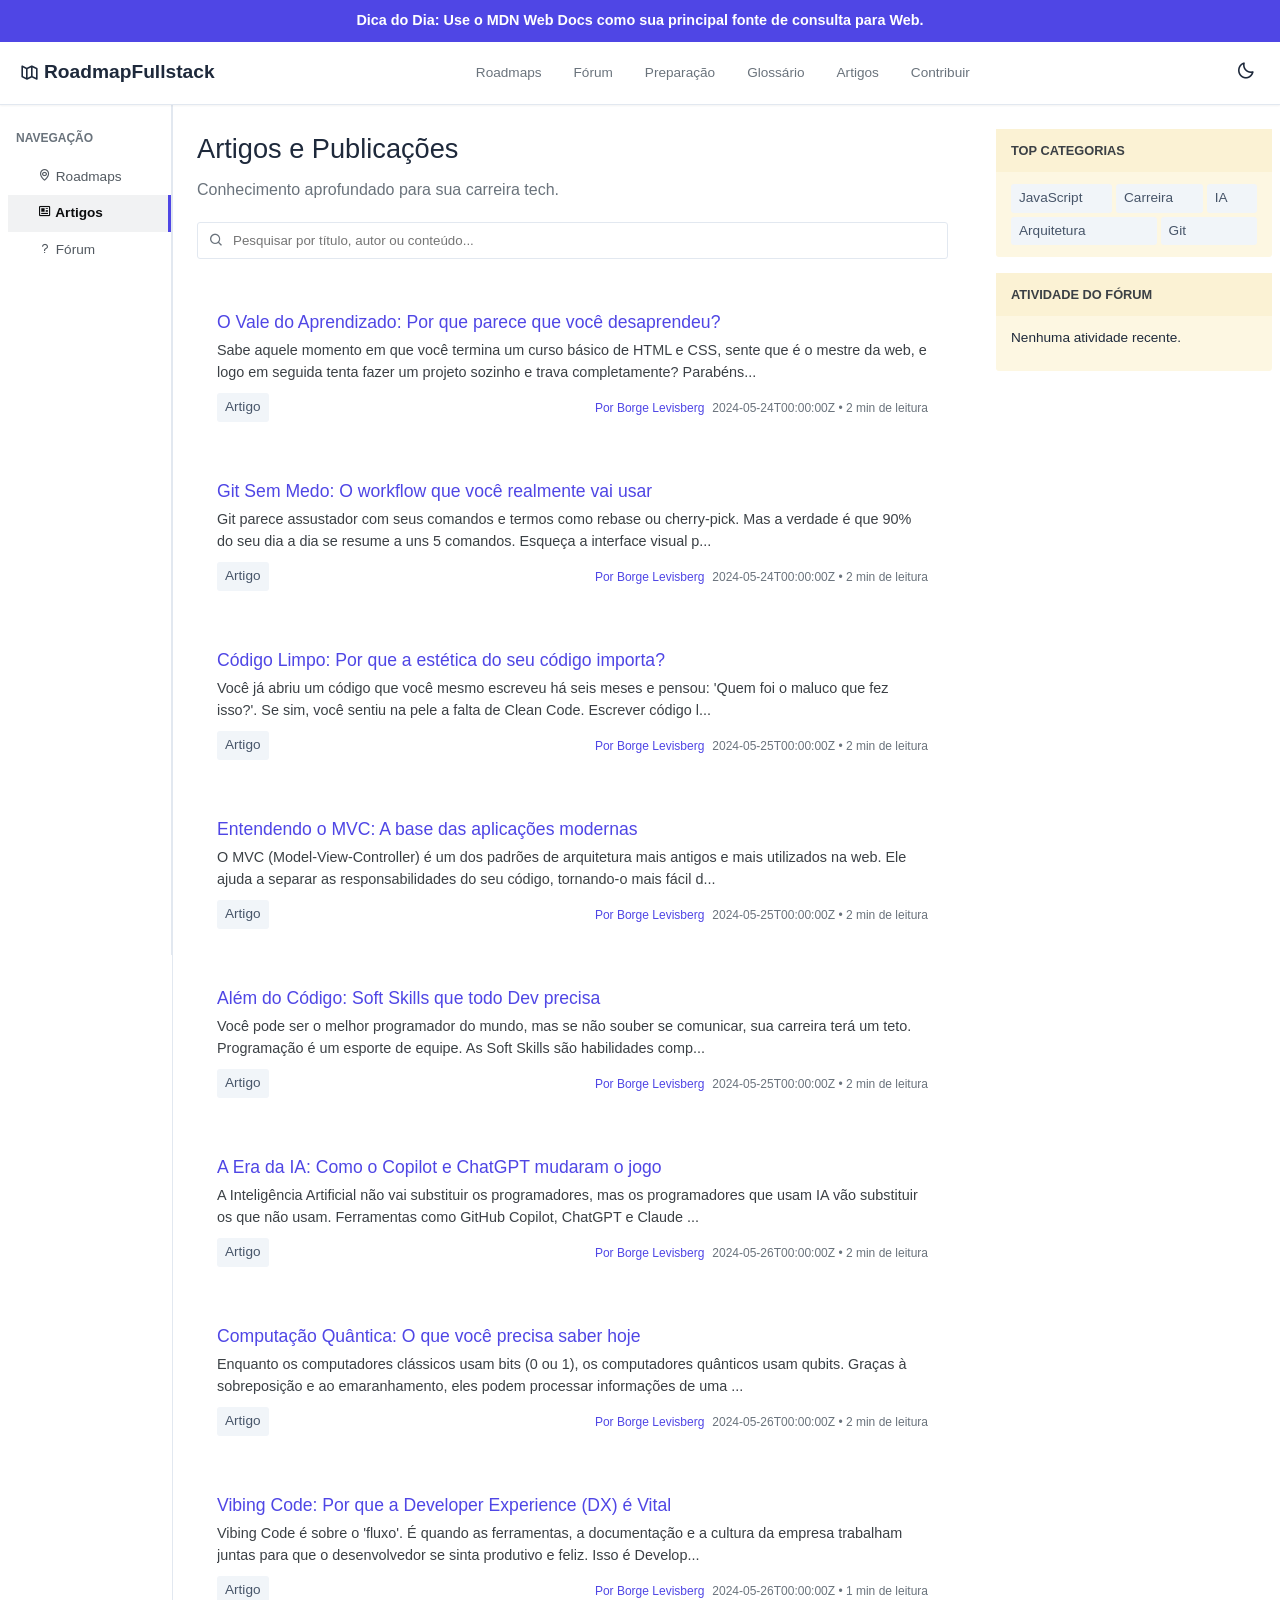
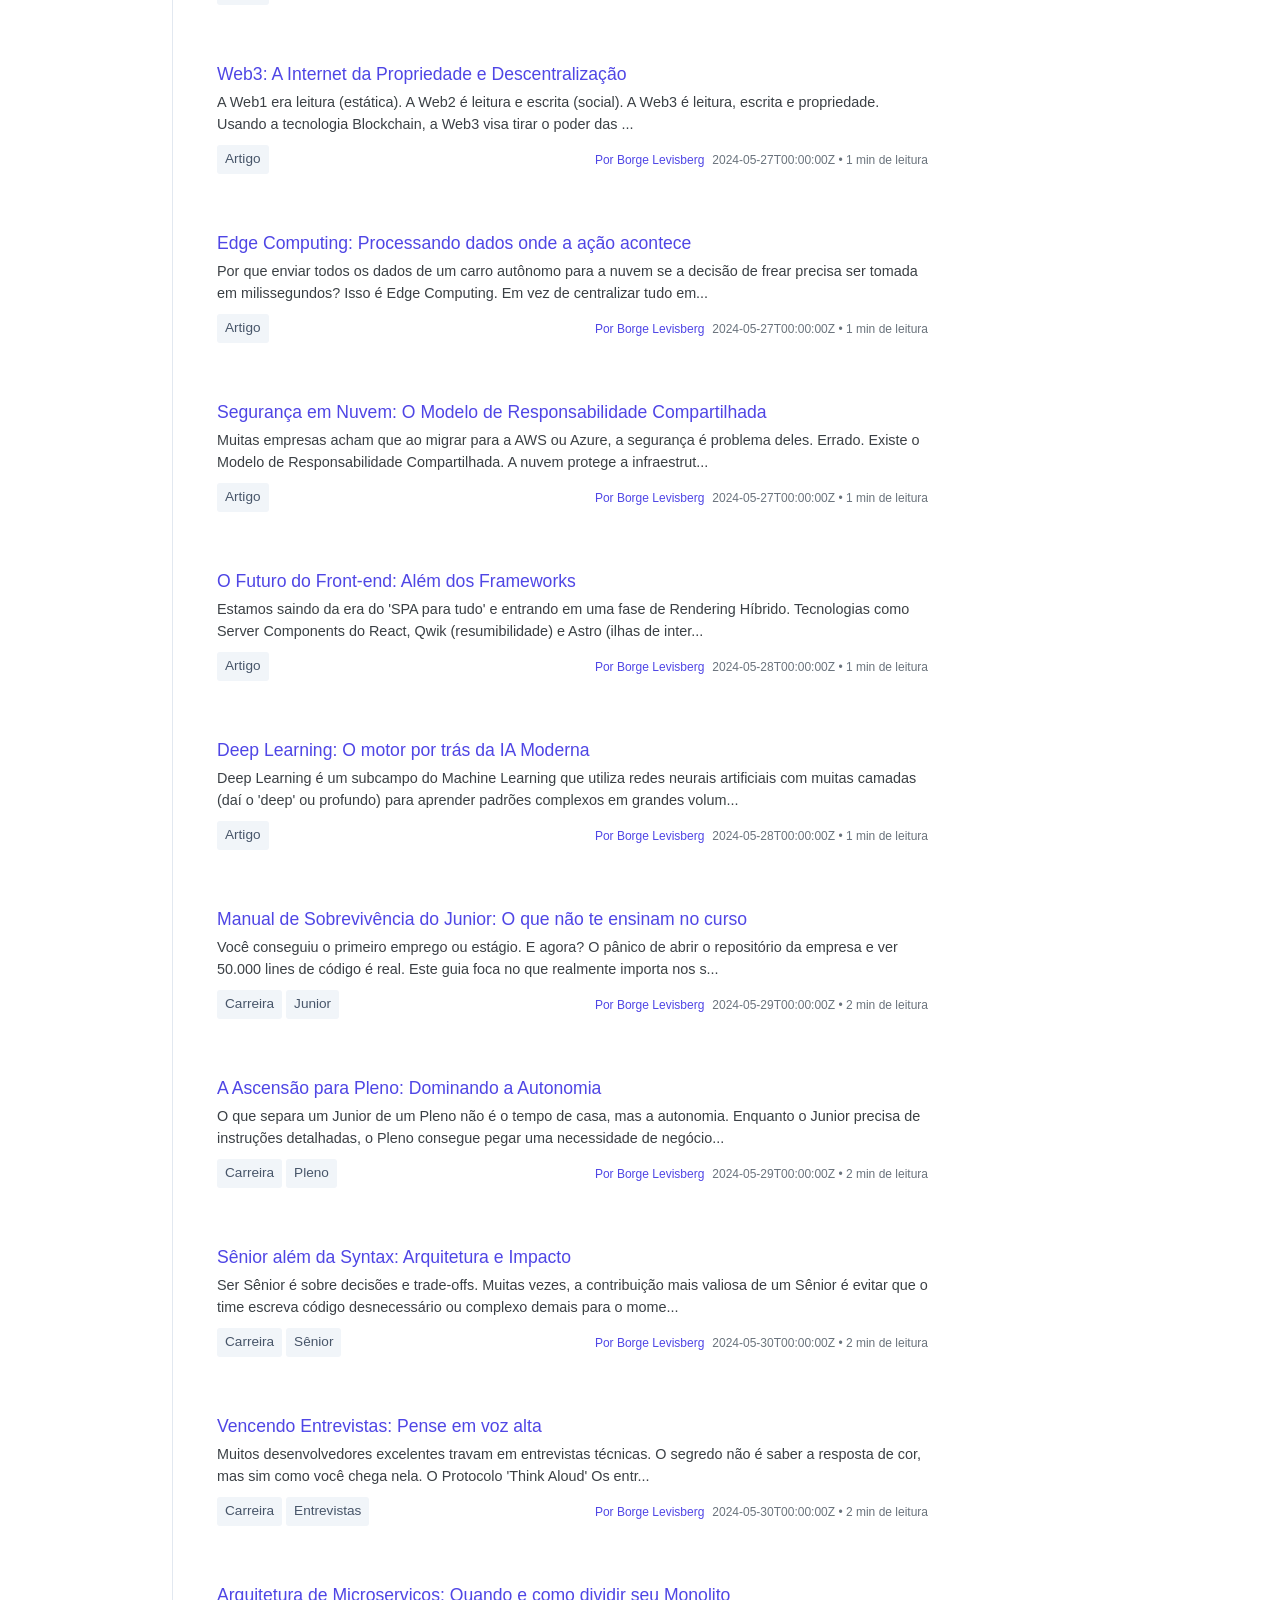
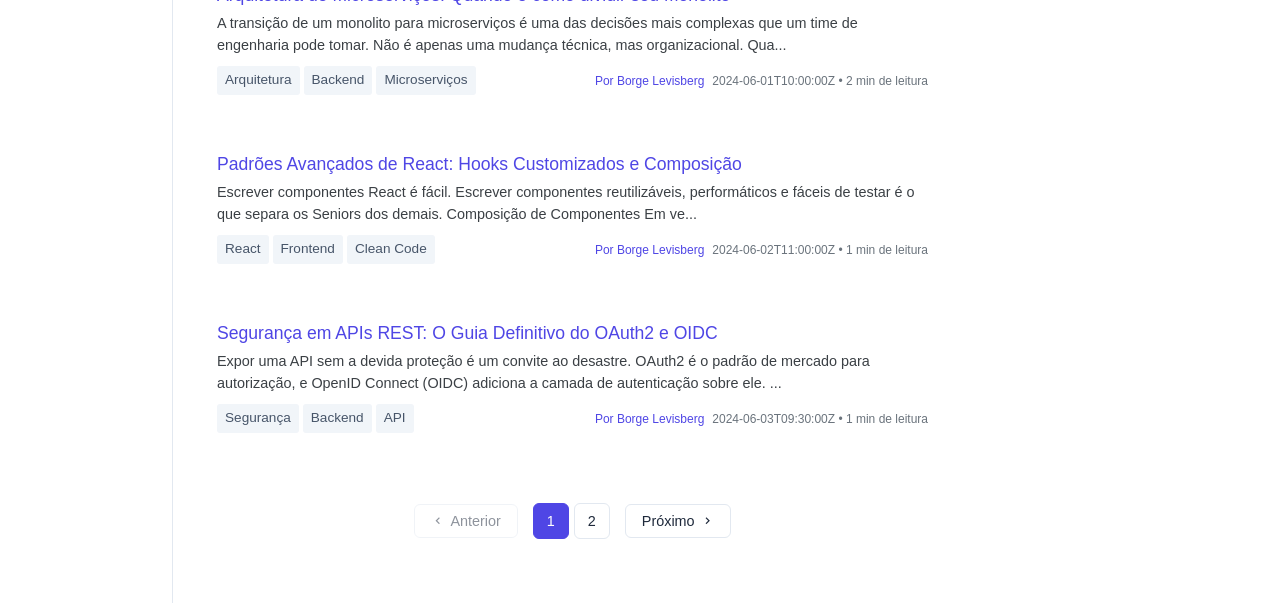
==== commit 7caa5045: "Comprehensive SEO and Social Media Preview Optimization - Added descriptive titles and meta descript" ====
--- a/artigos.html
+++ b/artigos.html
@@ -3,7 +3,23 @@
 <head>
     <meta charset="UTF-8">
     <meta name="viewport" content="width=device-width, initial-scale=1.0">
-    <title>Artigos - RoadmapFullstack</title>
+    <title>Artigos e Publicações - RoadmapFullstack</title>
+    <meta name="description" content="Conhecimento técnico aprofundado, dicas de carreira, tutoriais e tendências do mundo da tecnologia para desenvolvedores de todos os níveis.">
+
+    <!-- Open Graph / Facebook -->
+    <meta property="og:type" content="website">
+    <meta property="og:url" content="https://roadmapfullstack.com/artigos.html">
+    <meta property="og:title" content="Artigos e Publicações - RoadmapFullstack">
+    <meta property="og:description" content="Conhecimento técnico aprofundado, dicas de carreira, tutoriais e tendências do mundo da tecnologia para desenvolvedores de todos os níveis.">
+    <meta property="og:image" content="https://roadmapfullstack.com/assets/og-image.png">
+
+    <!-- Twitter -->
+    <meta name="twitter:card" content="summary_large_image">
+    <meta name="twitter:url" content="https://roadmapfullstack.com/artigos.html">
+    <meta name="twitter:title" content="Artigos e Publicações - RoadmapFullstack">
+    <meta name="twitter:description" content="Conhecimento técnico aprofundado, dicas de carreira, tutoriais e tendências do mundo da tecnologia para desenvolvedores de todos os níveis.">
+    <meta name="twitter:image" content="https://roadmapfullstack.com/assets/og-image.png">
+
     <link href="assets/style.css" rel="stylesheet"/>
     <link href="https://unpkg.com/boxicons@2.1.4/css/boxicons.min.css" rel="stylesheet">
 </head>
--- a/assets/style.css
+++ b/assets/style.css
@@ -1,19 +1,19 @@
 :root {
-    --primary-color: #f48024; /* Stack Overflow orange */
-    --secondary-color: #232629;
+    --primary-color: #4f46e5; /* Modern Indigo */
+    --secondary-color: #18181b;
     --bg-light: #ffffff;
-    --bg-dark: #2d2d2d;
-    --text-light: #232629;
-    --text-dark: #f8f9f9;
-    --border-color: #e3e6e8;
-    --border-color-dark: #4a4e51;
-    --link-color: #0074cc;
-    --link-hover: #0a95ff;
-    --code-bg: #f6f6f6;
-    --code-bg-dark: #1e1e1e;
-    --tag-bg: #e1ecf4;
-    --tag-color: #39739d;
-    --tag-hover-bg: #d1e2ee;
+    --bg-dark: #09090b;
+    --text-light: #1e293b;
+    --text-dark: #f1f5f9;
+    --border-color: #e2e8f0;
+    --border-color-dark: #27272a;
+    --link-color: #4f46e5;
+    --link-hover: #4338ca;
+    --code-bg: #f8fafc;
+    --code-bg-dark: #18181b;
+    --tag-bg: #f1f5f9;
+    --tag-color: #475569;
+    --tag-hover-bg: #e2e8f0;
     --sidebar-width: 164px;
     --right-sidebar-width: 300px;
 }
@@ -23,9 +23,9 @@
     --text-light: var(--text-dark);
     --border-color: var(--border-color-dark);
     --code-bg: var(--code-bg-dark);
-    --tag-bg: #3d4952;
-    --tag-color: #9cd1f7;
-    --tag-hover-bg: #4a5a66;
+    --tag-bg: #27272a;
+    --tag-color: #e2e8f0;
+    --tag-hover-bg: #3f3f46;
 }
 
 * {
@@ -43,7 +43,6 @@
 }
 
 nav {
-    border-top: 3px solid var(--primary-color);
     border-bottom: 1px solid var(--border-color);
     padding: 10px 20px;
     display: flex;
@@ -228,7 +227,6 @@
 }
 
 .category-card {
-    border: 1px solid var(--border-color);
     border-radius: 5px;
     padding: 20px;
     background: var(--bg-light);
@@ -240,10 +238,6 @@
     overflow: hidden;
 }
 
-.category-card:hover {
-    border-color: var(--primary-color);
-    box-shadow: 0 4px 12px rgba(0,0,0,0.08);
-}
 
 .category-card h3 {
     margin-bottom: 12px;
@@ -417,7 +411,7 @@
 
 .progress-bar-fill {
     height: 100%;
-    background: linear-gradient(90deg, var(--primary-color), #ffb347);
+    background: var(--primary-color);
     transition: width 0.5s ease-out;
 }
 
@@ -459,14 +453,42 @@
     max-width: 100%;
 }
 
-.article-body h1 {
-    font-size: 2rem;
-    margin-bottom: 12px;
+.article-header {
+    margin-bottom: 30px;
+}
+
+.article-header h1 {
+    font-size: 2.5rem;
+    line-height: 1.2;
+    margin-bottom: 15px;
+    font-weight: 700;
+}
+
+.article-meta {
+    display: flex;
+    align-items: center;
+    gap: 15px;
+    color: #6a737c;
+    font-size: 0.9rem;
+    flex-wrap: wrap;
+}
+
+.article-meta span {
+    display: flex;
+    align-items: center;
+    gap: 5px;
+}
+
+.article-content-wrapper {
+    margin-top: 30px;
 }
 
 @media (max-width: 640px) {
-    .article-body h1 {
-        font-size: 1.6rem;
+    .article-header h1 {
+        font-size: 1.75rem;
+    }
+    .article-meta {
+        gap: 10px;
     }
 }
 
@@ -513,12 +535,73 @@
     border-left: 1px solid var(--border-color);
 }
 
+#forum-hero-section {
+    padding-bottom: 20px;
+    border-bottom: 1px solid var(--border-color);
+    margin-bottom: 30px;
+}
+
+.forum-dashboard-grid {
+    display: grid;
+    grid-template-columns: repeat(auto-fill, minmax(280px, 1fr));
+    gap: 24px;
+    margin-top: 20px;
+}
+
+.forum-category-card {
+    background: var(--bg-light);
+    border-radius: 8px;
+    padding: 24px;
+    cursor: pointer;
+    transition: all 0.3s ease;
+    display: flex;
+    flex-direction: column;
+    align-items: flex-start;
+    gap: 12px;
+}
+
+
+.category-icon {
+    width: 48px;
+    height: 48px;
+    background: rgba(79, 70, 229, 0.1);
+    color: var(--primary-color);
+    border-radius: 12px;
+    display: flex;
+    align-items: center;
+    justify-content: center;
+    font-size: 1.5rem;
+}
+
+.forum-category-card h3 {
+    font-size: 1.1rem;
+    font-weight: 600;
+    margin: 0;
+}
+
+.forum-category-card p {
+    font-size: 0.85rem;
+    color: #64748b;
+    margin: 0;
+    line-height: 1.5;
+}
+
+.category-stats {
+    font-size: 0.75rem;
+    font-weight: 500;
+    color: #94a3b8;
+    margin-top: auto;
+}
+
 .question-summary {
     display: flex;
-    padding: 16px;
-    border-bottom: 1px solid var(--border-color);
+    padding: 20px;
+    border-radius: 8px;
+    margin-bottom: 16px;
     gap: 16px;
-}
+    background: var(--bg-light);
+}
+
 
 @media (max-width: 640px) {
     .question-summary {
@@ -599,6 +682,15 @@
     display: flex;
     justify-content: space-between;
     align-items: center;
+    gap: 10px;
+    flex-wrap: wrap;
+}
+
+@media (max-width: 640px) {
+    .question-summary-meta {
+        flex-direction: column;
+        align-items: flex-start;
+    }
 }
 
 .question-tags {
@@ -643,6 +735,16 @@
     flex-wrap: wrap;
 }
 
+#forum-title {
+    word-break: break-word;
+}
+
+@media (max-width: 640px) {
+    #forum-title {
+        font-size: 1.5rem !important;
+    }
+}
+
 .post-main-content {
     border-bottom: 1px solid var(--border-color);
     padding-bottom: 30px;
@@ -665,6 +767,7 @@
     padding: 10px;
     border-radius: 3px;
     width: 200px;
+    max-width: 100%;
     flex-direction: column;
     align-items: flex-start;
 }
@@ -714,6 +817,12 @@
     cursor: pointer;
 }
 
+@media (max-width: 640px) {
+    .voter i {
+        font-size: 1.8rem;
+    }
+}
+
 .voter i:hover {
     color: var(--primary-color);
 }
@@ -772,15 +881,9 @@
 }
 .qa-item {
     background: var(--bg-light);
-    border: 1px solid var(--border-color);
     border-radius: 5px;
     padding: 20px;
     margin-bottom: 15px;
-    transition: transform 0.2s;
-}
-.qa-item:hover {
-    transform: translateX(5px);
-    border-left: 4px solid var(--primary-color);
 }
 .qa-item h3 {
     color: var(--primary-color);
@@ -838,24 +941,23 @@
     font-size: 1.7rem;
     margin-bottom: 25px;
     padding-bottom: 10px;
-    border-bottom: 3px solid var(--border-color);
-    font-weight: 500;
-}
-.stage-title.junior { border-color: #4CAF50; color: #4CAF50; }
-.stage-title.middle { border-color: #2196F3; color: #2196F3; }
-.stage-title.senior { border-color: #f48024; color: #f48024; }
-.stage-title.tips { border-color: #9c27b0; color: #9c27b0; }
+    border-bottom: 3px solid var(--primary-color);
+    font-weight: 600;
+    color: var(--text-light);
+    display: flex;
+    align-items: center;
+    gap: 12px;
+    flex-wrap: wrap;
+}
 
 .checklist-card {
     background: #fdf7e2;
-    border: 1px solid #e6dbaf;
     padding: 20px;
     border-radius: 5px;
     margin-top: 20px;
 }
 [data-theme="dark"] .checklist-card {
     background: #3e3b2e;
-    border-color: #5c553d;
 }
 .checklist-card h4 {
     margin-bottom: 15px;
@@ -880,19 +982,48 @@
     font-size: 1.2rem;
 }
 
+.mentor-note {
+    background: #e1ecf4;
+    border-left: 4px solid var(--link-color);
+    padding: 15px;
+    margin-bottom: 20px;
+    display: flex;
+    gap: 12px;
+    align-items: flex-start;
+    border-radius: 0 4px 4px 0;
+}
+
+.mentor-note i {
+    color: var(--link-color);
+    font-size: 1.4rem;
+    margin-top: 2px;
+}
+
+.mentor-note span {
+    font-size: 0.9rem;
+    color: #3b4045;
+    line-height: 1.5;
+}
+
+[data-theme="dark"] .mentor-note {
+    background: #2d3e4a;
+    border-color: #0074cc;
+}
+
+[data-theme="dark"] .mentor-note span {
+    color: #e3e6e8;
+}
+
 /* Sidebar widget */
 .s-widget {
-    border: 1px solid #f1e5bc;
     background-color: #fdf7e2;
     border-radius: 3px;
     margin-bottom: 16px;
-    box-shadow: 0 1px 2px rgba(0,0,0,0.05);
 }
 
 .s-widget-header {
     padding: 12px 15px;
     background-color: #fbf2d4;
-    border-bottom: 1px solid #f1e5bc;
     font-size: 0.8rem;
     font-weight: bold;
     color: #3b4045;
@@ -924,11 +1055,11 @@
 /* Buttons */
 .btn {
     padding: 10px 14px;
-    border-radius: 3px;
+    border-radius: 6px;
     cursor: pointer;
     font-size: 0.85rem;
     border: 1px solid transparent;
-    background: #0095ff;
+    background: var(--primary-color);
     color: white;
     box-shadow: inset 0 1px 0 0 rgba(255, 255, 255, 0.4);
     text-decoration: none;
@@ -937,7 +1068,7 @@
 }
 
 .btn:hover {
-    background: #0074cc;
+    filter: brightness(0.9);
 }
 
 .btn-outline {
@@ -1011,11 +1142,12 @@
         justify-content: flex-start;
         border-top: 1px solid var(--border-color);
         margin-top: 10px;
-        padding-top: 10px;
+        padding: 10px 0;
+        gap: 5px;
     }
     .nav-links a {
-        font-size: 0.8rem;
-        padding: 4px 10px;
+        font-size: 0.75rem;
+        padding: 5px 10px;
     }
     .hero-section {
         padding-bottom: 15px;
@@ -1211,3 +1343,87 @@
     text-align: left;
     padding: 15px;
 }
+
+#forum-search {
+    padding: 12px 12px 12px 40px !important;
+    border-radius: 8px !important;
+    transition: border-color 0.2s, box-shadow 0.2s;
+}
+
+#forum-search:focus {
+    border-color: var(--primary-color) !important;
+    box-shadow: 0 0 0 3px rgba(79, 70, 229, 0.1);
+    outline: none;
+}
+
+/* Modern Pagination */
+.modern-pagination {
+    display: flex;
+    align-items: center;
+    gap: 15px;
+    margin-top: 20px;
+    user-select: none;
+}
+
+.page-nav-btn {
+    display: flex;
+    align-items: center;
+    gap: 5px;
+    padding: 8px 16px;
+    border: 1px solid var(--border-color);
+    background: var(--bg-light);
+    color: var(--text-light);
+    border-radius: 6px;
+    cursor: pointer;
+    font-size: 0.9rem;
+    transition: all 0.2s;
+}
+
+.page-nav-btn:hover:not(.disabled) {
+    background: var(--tag-bg);
+    border-color: var(--primary-color);
+}
+
+.page-nav-btn.disabled {
+    opacity: 0.5;
+    cursor: not-allowed;
+}
+
+.page-numbers {
+    display: flex;
+    gap: 5px;
+}
+
+.page-num {
+    width: 36px;
+    height: 36px;
+    display: flex;
+    align-items: center;
+    justify-content: center;
+    border: 1px solid var(--border-color);
+    background: var(--bg-light);
+    color: var(--text-light);
+    border-radius: 6px;
+    cursor: pointer;
+    font-size: 0.9rem;
+    transition: all 0.2s;
+}
+
+.page-num:hover {
+    background: var(--tag-bg);
+}
+
+.page-num.active {
+    background: var(--primary-color);
+    color: white;
+    border-color: var(--primary-color);
+}
+
+.pagination-dots {
+    display: flex;
+    align-items: center;
+    justify-content: center;
+    padding: 0 5px;
+    color: var(--text-light);
+    opacity: 0.6;
+}
